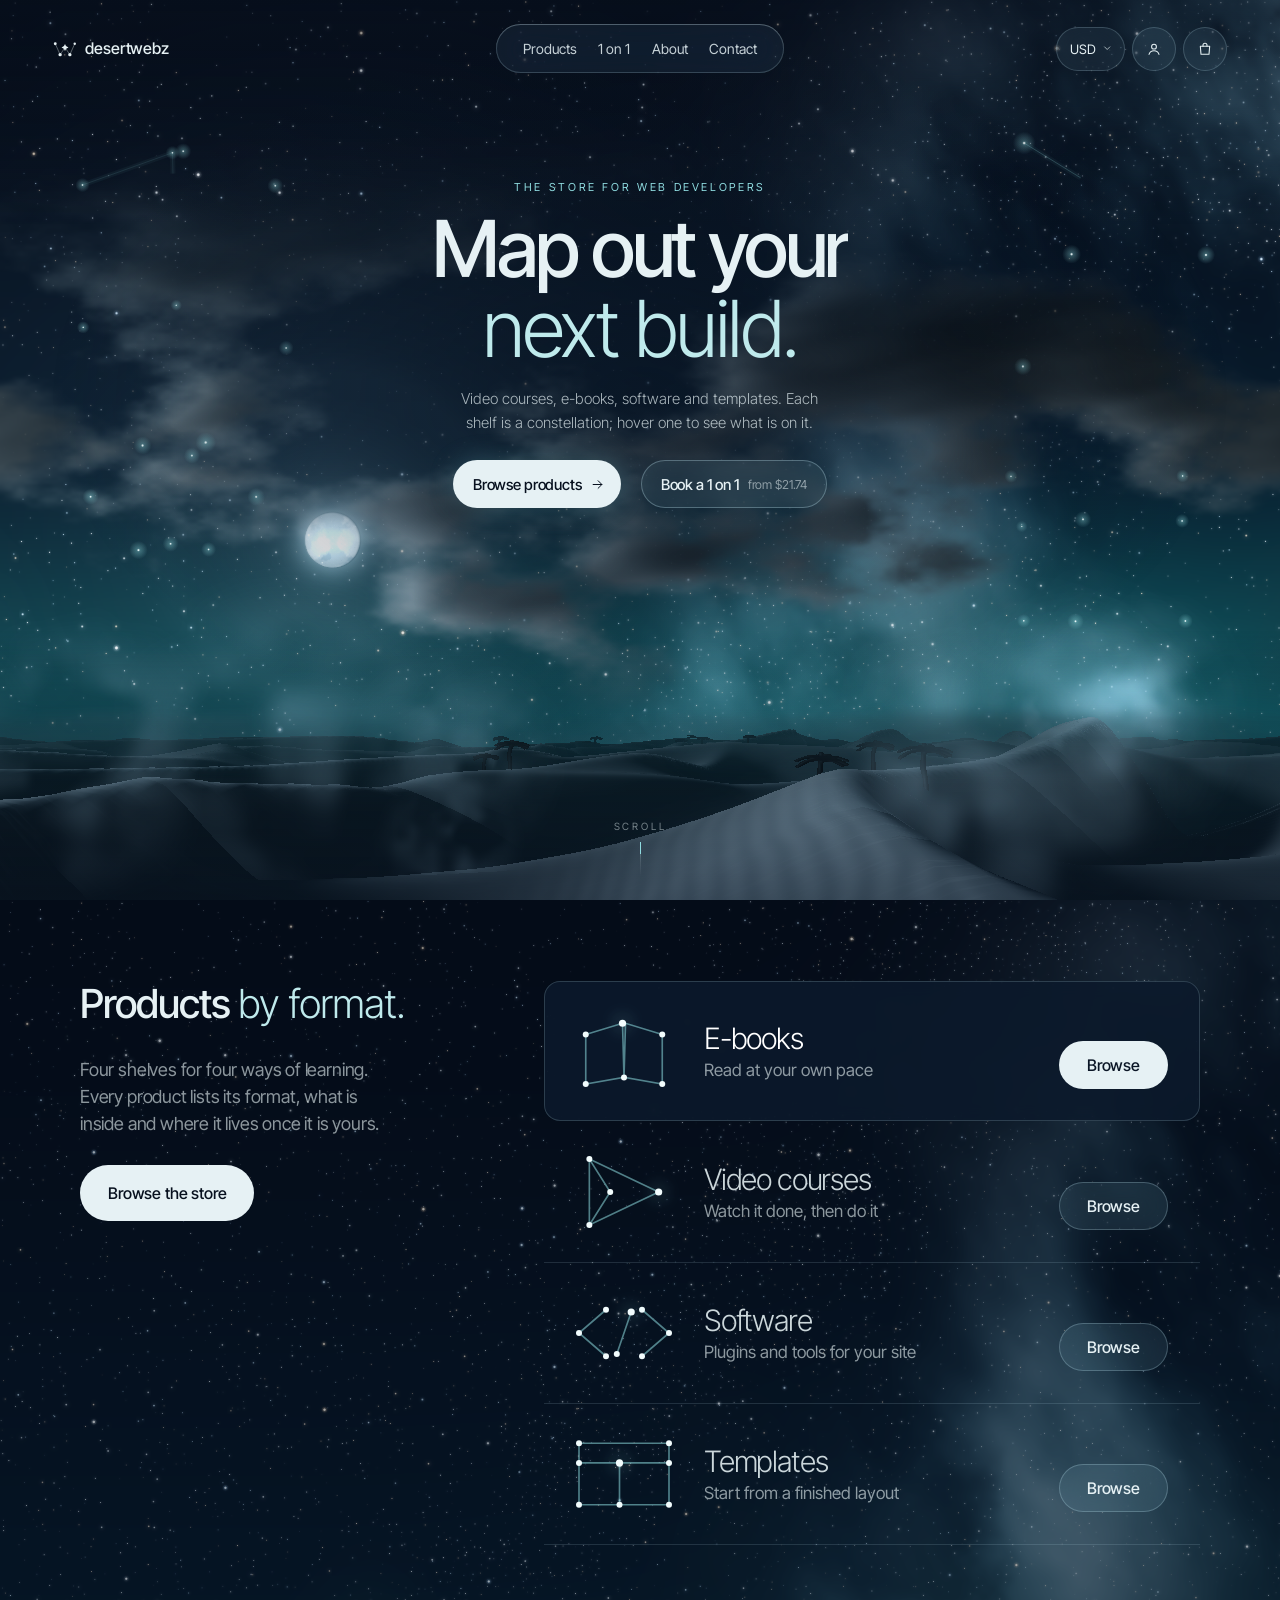
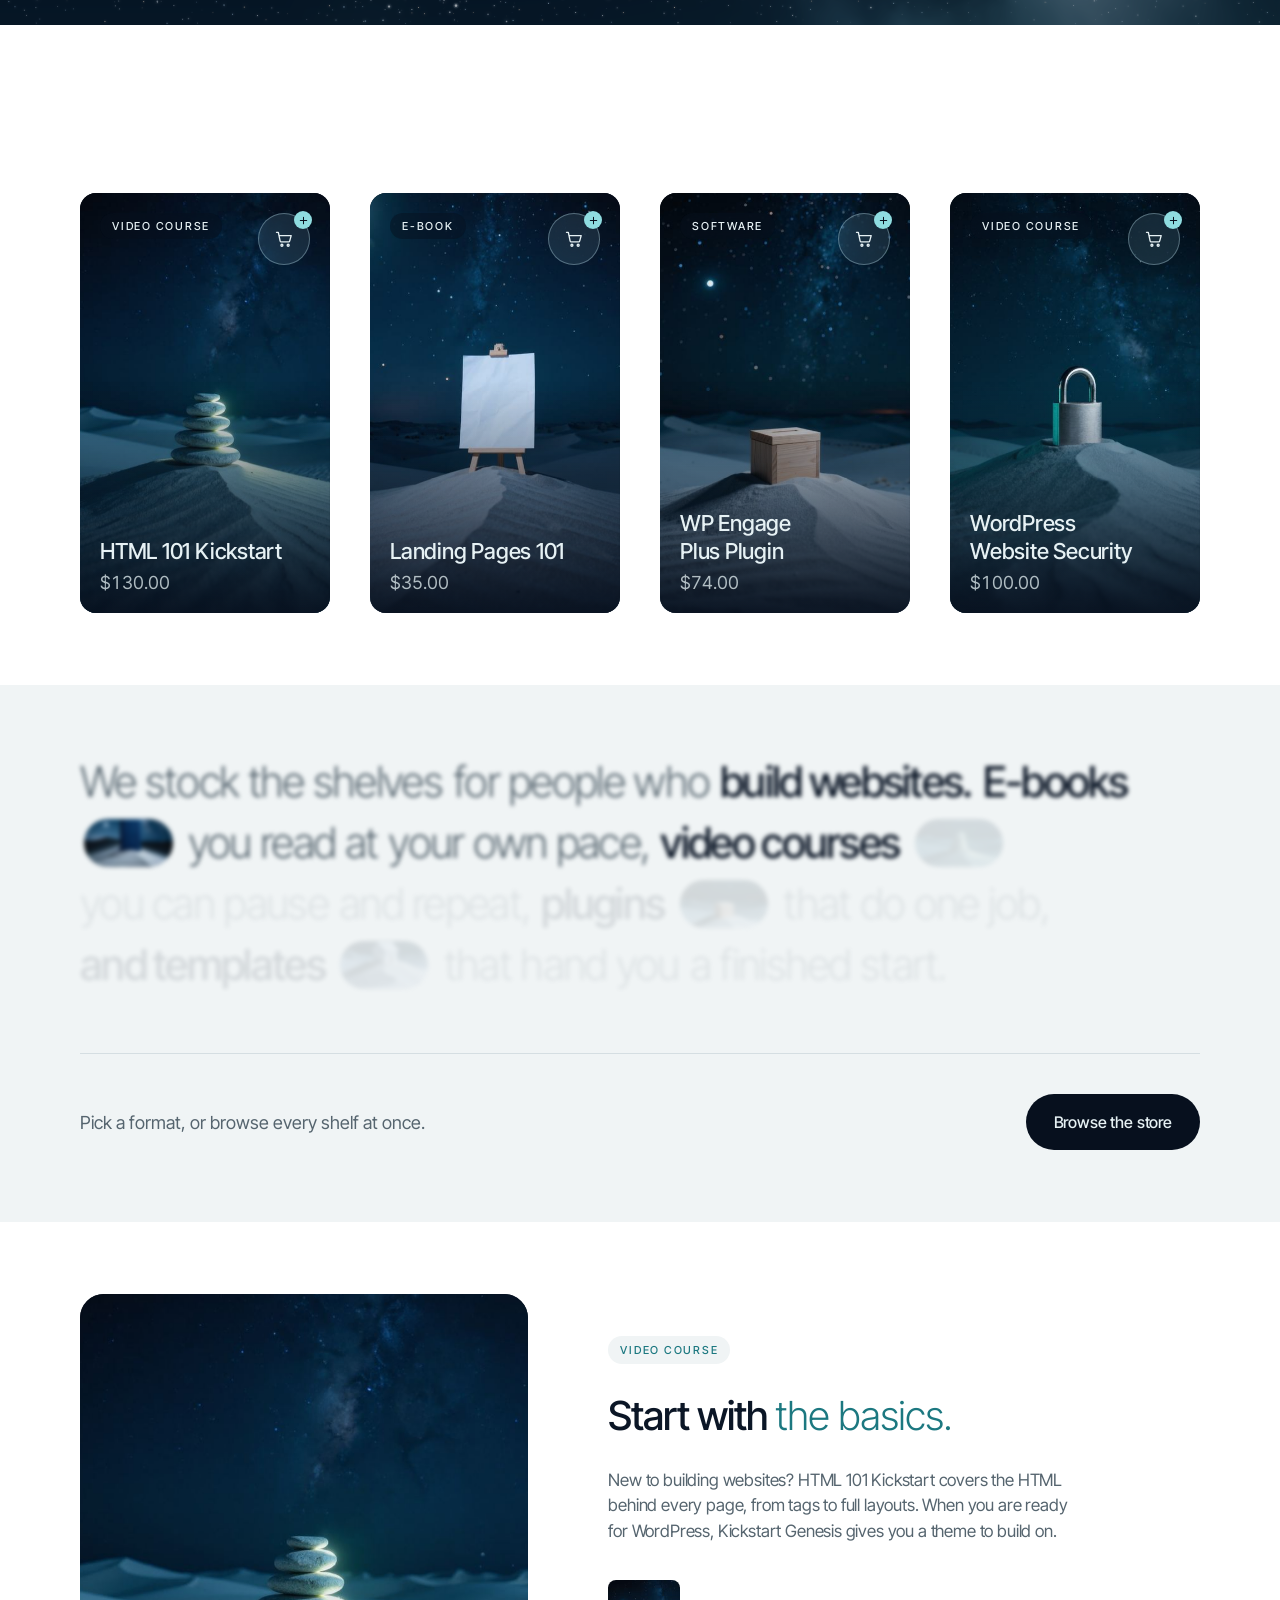
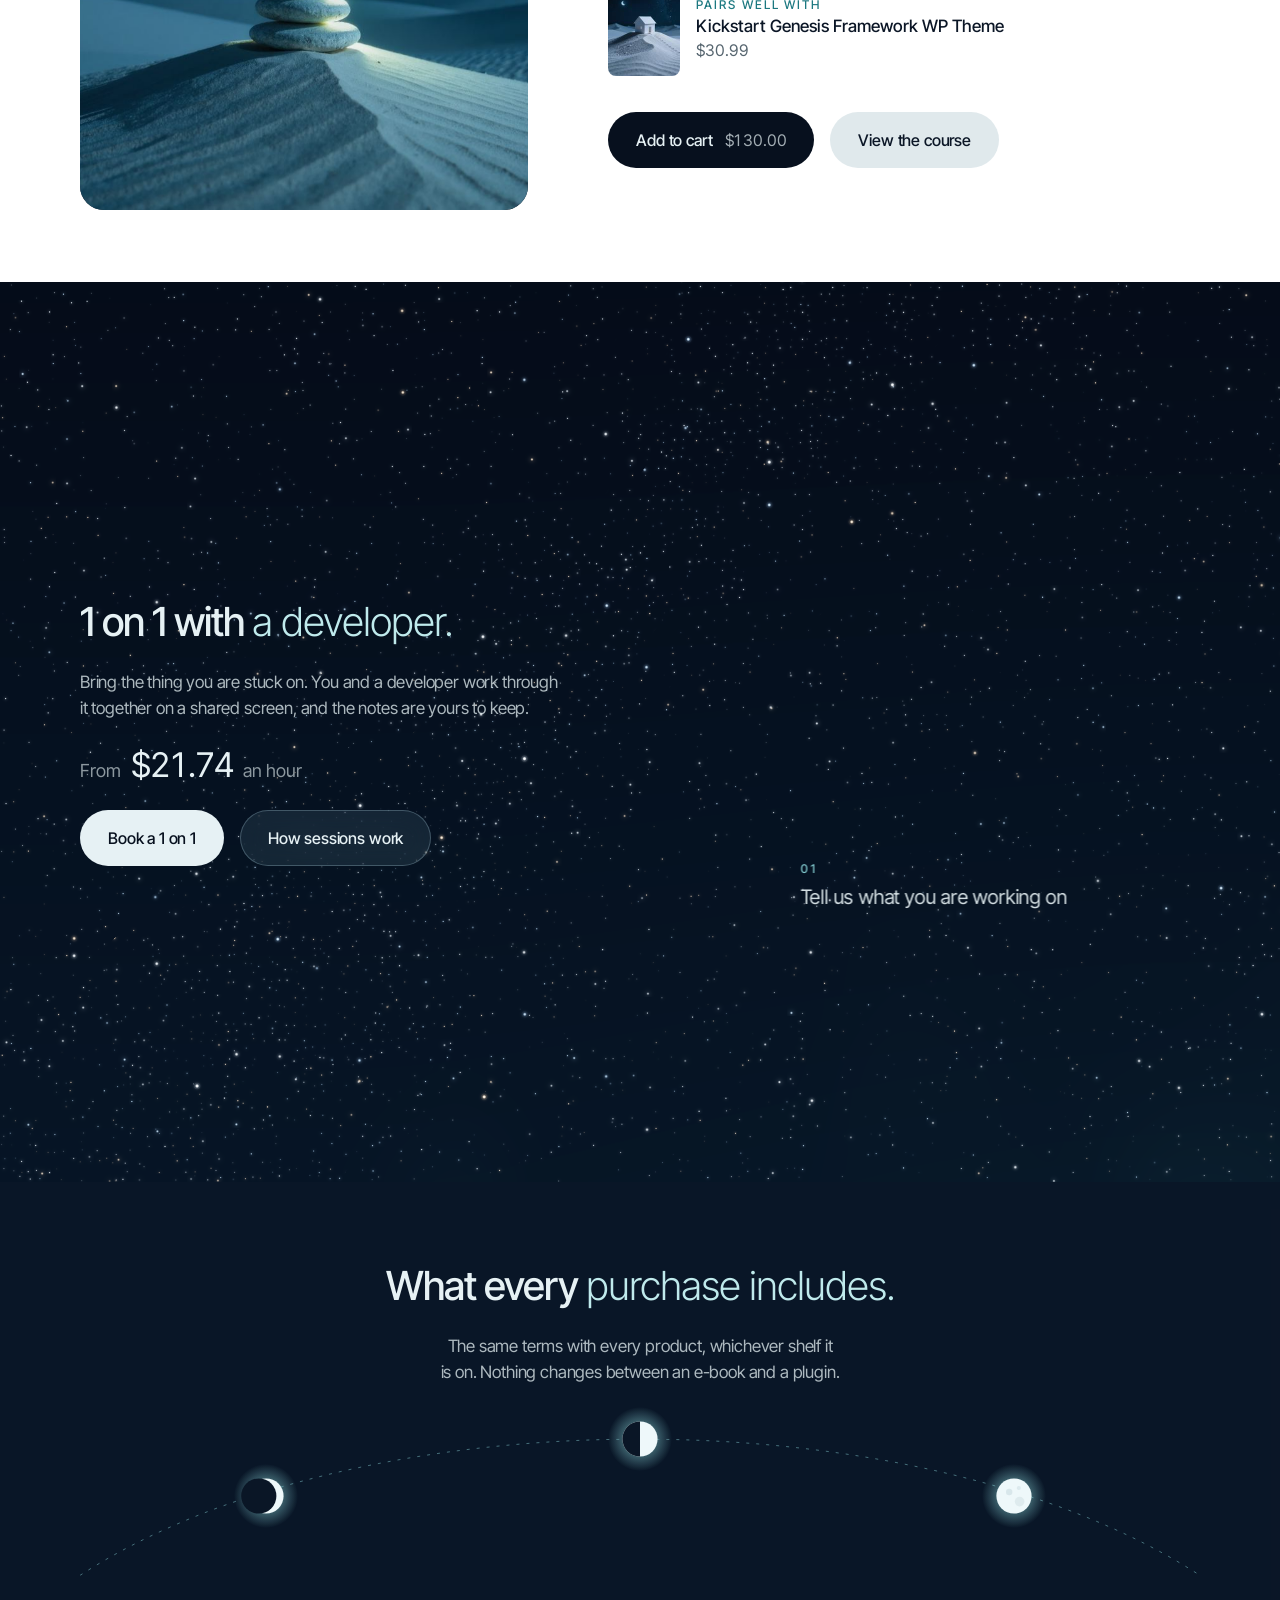
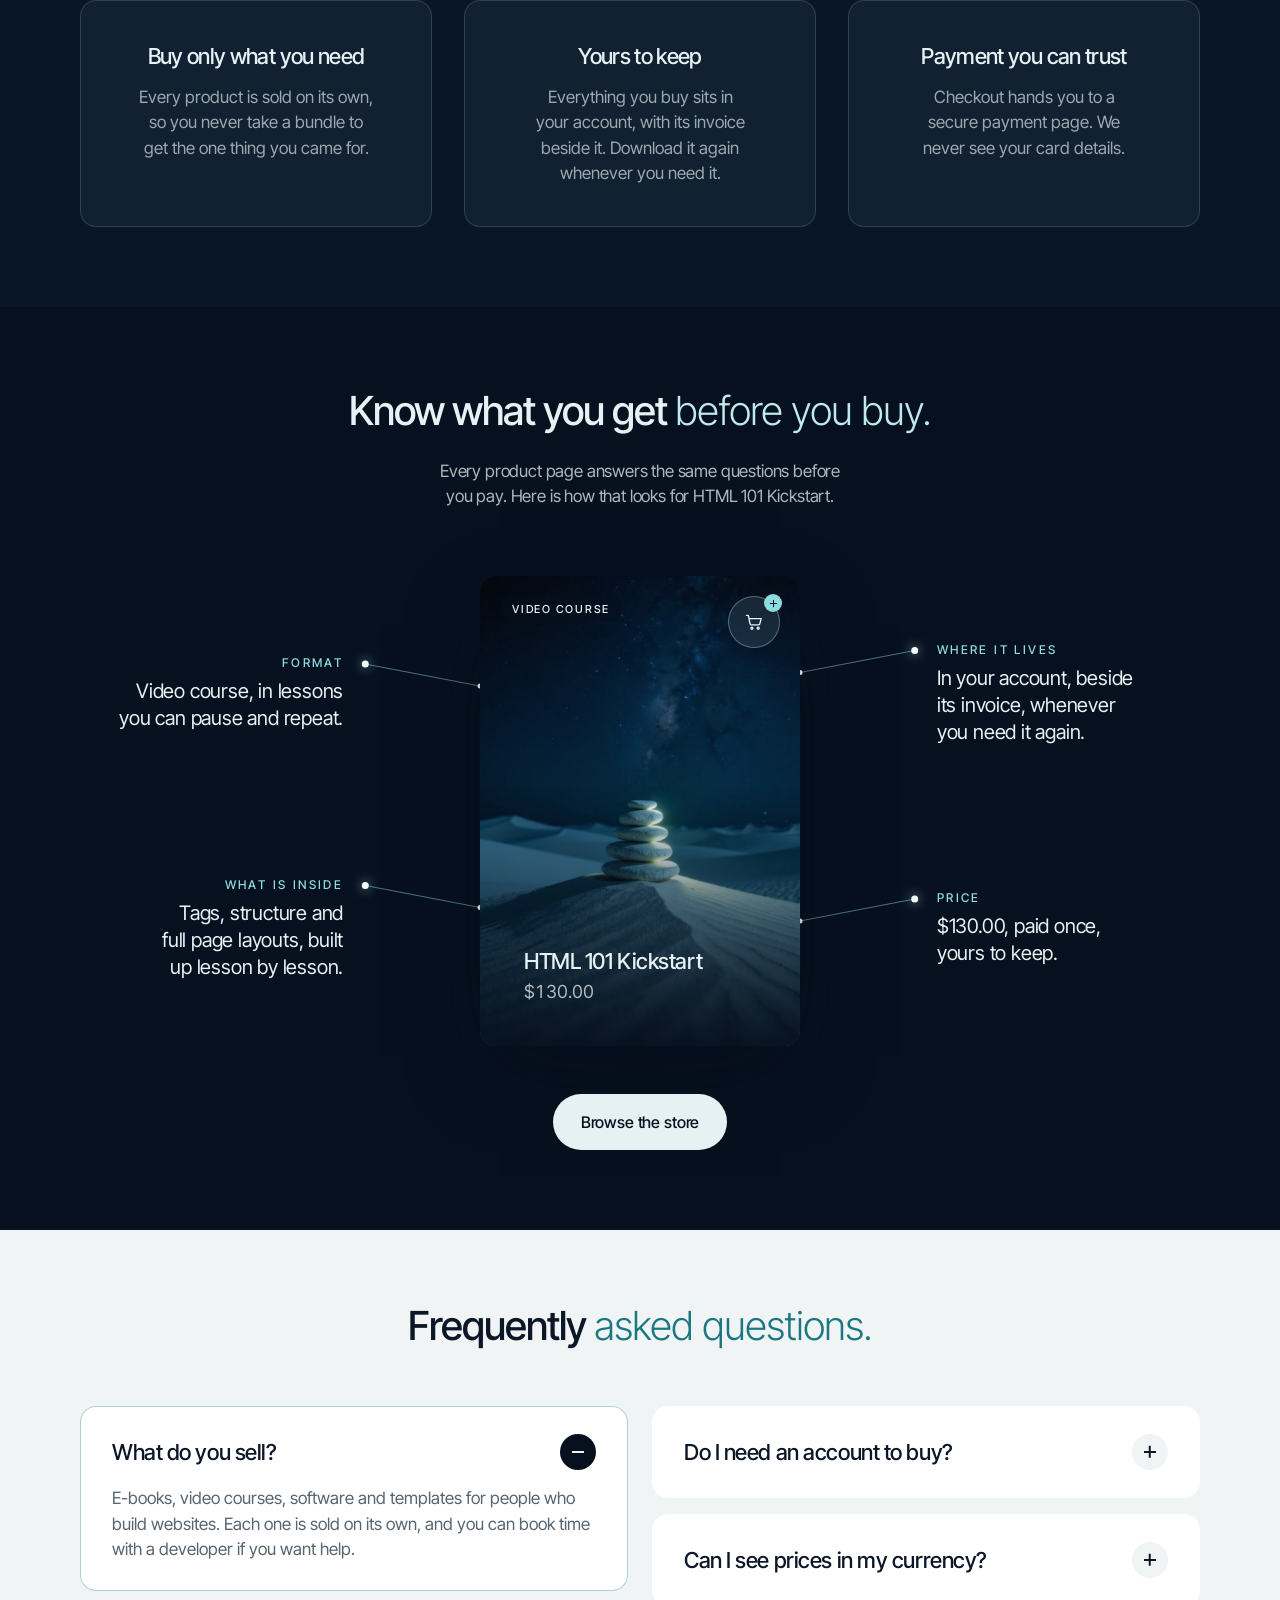
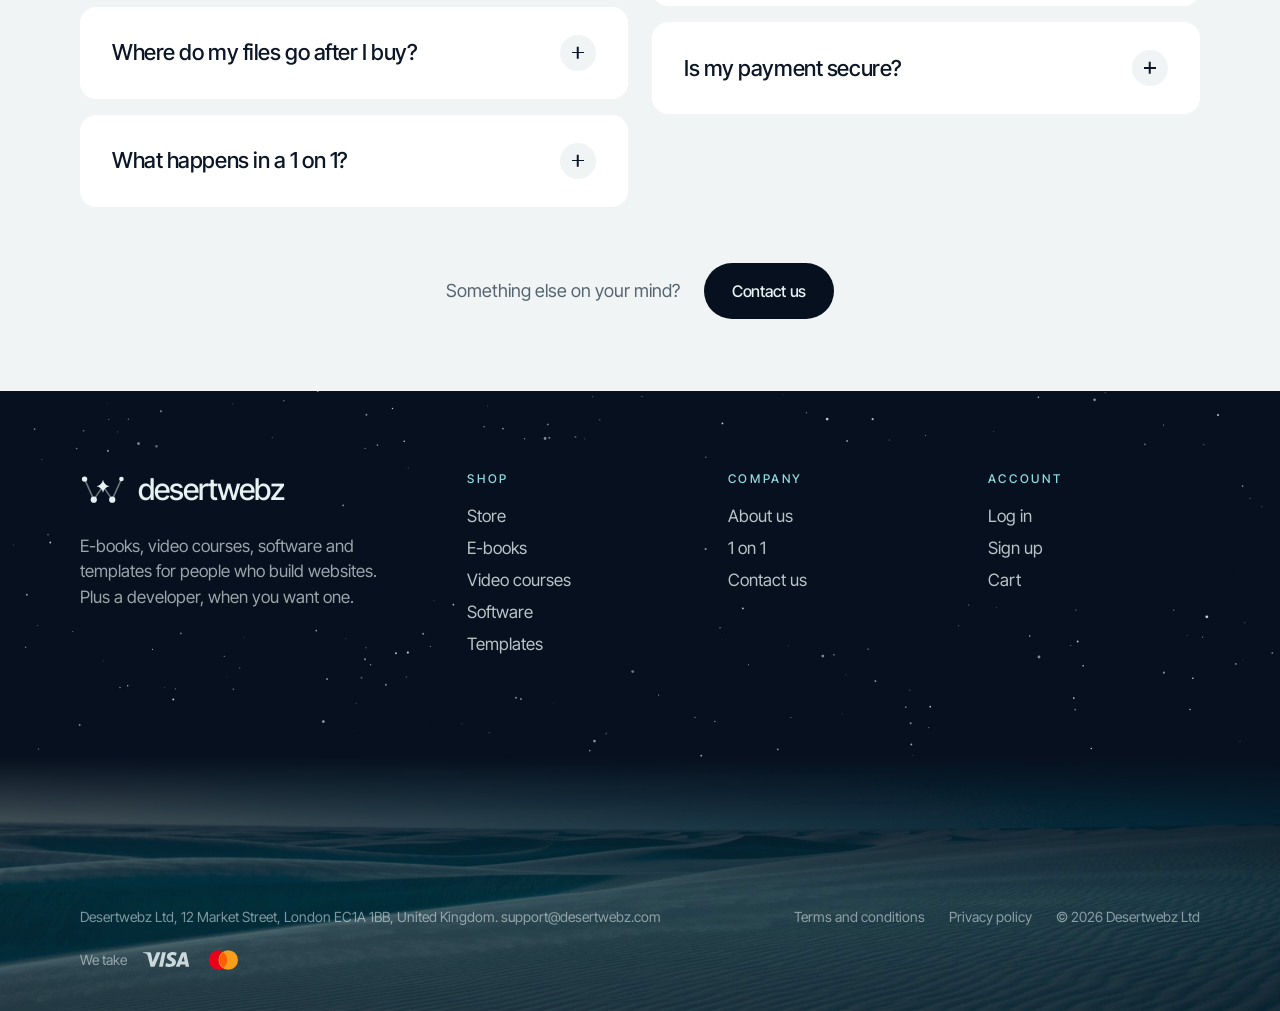
==== index.html @ eaabea1d "rahul" ====
<!doctype html>
<html lang="en">

<head>
    <meta charset="utf-8">
    <meta name="viewport" content="width=device-width, initial-scale=1, viewport-fit=cover">
    <title>Desertwebz: e-books, video courses, software and templates for web developers</title>
    <link rel="stylesheet" href="assets/css/style.css">
</head>

<body>
    <svg width="0" height="0" style="position:absolute" aria-hidden="true">
        <symbol id="i-cart" viewBox="0 0 24 24">
            <path d="M3 4h2.2l2.1 10.2a1.6 1.6 0 0 0 1.6 1.3h8.4a1.6 1.6 0 0 0 1.6-1.2L20.6 8H6.1" />
            <circle cx="9.5" cy="19.5" r="1.2" />
            <circle cx="17" cy="19.5" r="1.2" />
        </symbol>
        <symbol id="i-bag" viewBox="0 0 24 24">
            <path d="M5 8h14l-1 12H6L5 8z" />
            <path d="M9 8V6.5a3 3 0 0 1 6 0V8" />
        </symbol>
        <symbol id="i-user" viewBox="0 0 24 24">
            <circle cx="12" cy="8.5" r="3.6" />
            <path d="M4.5 20c1.2-3.6 4-5.4 7.5-5.4s6.3 1.8 7.5 5.4" />
        </symbol>
        <symbol id="i-search" viewBox="0 0 24 24">
            <circle cx="11" cy="11" r="6.5" />
            <path d="M20 20l-4.3-4.3" />
        </symbol>
        <symbol id="i-menu" viewBox="0 0 24 24">
            <path d="M4 8h16M4 16h16" />
        </symbol>
        <symbol id="i-arrow" viewBox="0 0 24 24">
            <path d="M5 12h14M13 6l6 6-6 6" />
        </symbol>
        <symbol id="i-arrow-ur" viewBox="0 0 24 24">
            <path d="M7 17L17 7M9 7h8v8" />
        </symbol>
        <symbol id="i-down" viewBox="0 0 24 24">
            <path d="M6 9l6 6 6-6" />
        </symbol>
        <symbol id="i-replay" viewBox="0 0 24 24">
            <path d="M4 12a8 8 0 1 0 2.4-5.7" />
            <path d="M4 4v4.5h4.5" />
        </symbol>
        <symbol id="i-check" viewBox="0 0 24 24">
            <path d="M5 12.5l4.5 4.5L19 7.5" />
        </symbol>
        <symbol id="i-plus" viewBox="0 0 24 24">
            <path d="M12 5v14M5 12h14" />
        </symbol>
        <symbol id="i-play" viewBox="0 0 24 24">
            <path d="M8 5.5v13l10.5-6.5z" />
        </symbol>
        <symbol id="i-pen" viewBox="0 0 24 24">
            <path d="M4 20l4.2-1 10.6-10.6a2 2 0 0 0-3.2-3.2L5 15.8 4 20z" />
        </symbol>
        <symbol id="i-code" viewBox="0 0 24 24">
            <path d="M8.5 7L3.5 12l5 5M15.5 7l5 5-5 5" />
        </symbol>
        <symbol id="i-download" viewBox="0 0 24 24">
            <path d="M12 4v11M7 10.5l5 5 5-5M5 20h14" />
        </symbol>
    </svg>
    <main>
        <section class="hero stars" id="dw-02" data-biz="dw" data-opt="02" data-sky="d">
            <div class="plate"><img alt="" class="pl"></div>
            <canvas class="sky fo" style="--d:.05s"></canvas>
            <canvas class="bg fo" style="--d:.4s"></canvas>
            <div class="ov"></div>
            <a class="hl fd" style="--d:.2s" href="#" aria-label="Desertwebz home">
                <svg viewBox="0 0 32 24" fill="none" aria-hidden="true">
                    <path class="mk-l" d="M3 5 L9.5 19.5 L16 10 L22.5 19.5 L29 5" stroke="currentColor" stroke-width="1.1" stroke-linejoin="round" opacity=".45" />
                    <circle cx="3" cy="5" r="1.9" fill="currentColor" />
                    <circle cx="9.5" cy="19.5" r="2.2" fill="currentColor" />
                    <path d="M16 5.4 Q16.74 9.26 20.6 10 Q16.74 10.74 16 14.6 Q15.26 10.74 11.4 10 Q15.26 9.26 16 5.4Z" fill="currentColor" />
                    <circle cx="22.5" cy="19.5" r="2.2" fill="currentColor" />
                    <circle cx="29" cy="5" r="1.6" fill="currentColor" />
                </svg><span>desertwebz</span></a>
            <header class="gp fd" style="--d:.2s">
                <a href="#">Products</a><a href="#">1 on 1</a><a href="#">About</a><a href="#">Contact</a>
            </header>
            <div class="gr fd" style="--d:.3s">
                <div class="cur" data-cur="02">
                    <button type="button" aria-haspopup="listbox" aria-expanded="false"><span>USD</span>
                        <svg class="ic">
                            <use href="#i-down" />
                        </svg>
                    </button>
                    <ul role="listbox">
                        <li data-c="usd" class="on">USD<i>$</i></li>
                        <li data-c="eur">EUR<i>&euro;</i></li>
                        <li data-c="gbp">GBP<i>&pound;</i></li>
                    </ul>
                </div>
                <a href="#" class="ga" aria-label="Log in">
                    <svg class="ic">
                        <use href="#i-user" />
                    </svg>
                </a>
                <button type="button" class="gm" aria-label="Open menu" aria-expanded="false" aria-controls="mnu"><i></i><i></i></button>
                <a href="#" class="gc" aria-label="Cart">
                    <svg class="ic">
                        <use href="#i-bag" />
                    </svg><b>0</b></a>
            </div>
            <div class="cp">
                <div class="eb fd" style="--d:.35s">The store for web developers</div>
                <h1><span class="ln"><span style="--d:.45s">Map out your</span></span><span class="ln"><span style="--d:.57s"><em>next build.</em></span></span></h1>
                <p class="fd" style="--d:.85s">Video courses, e-books, software and templates. Each shelf is a constellation; hover one to see what is on it.</p>
                <div class="acts fd" style="--d:.95s"><a href="#" class="pb p1">Browse products<svg class="ic"><use href="#i-arrow"/></svg></a><a href="#" class="pb p2">Book a 1 on 1 <small>from <span data-p="21.74">$21.74</span></small></a></div>
            </div>
            <div class="tag" aria-live="polite"></div>
            <button type="button" class="hint fd" style="--d:1.3s" aria-label="Scroll for more"><span>Scroll</span><i></i></button>
        </section>

        <section class="sec shelves" id="shelves" aria-labelledby="h-shelves">
            <canvas class="ngl" aria-hidden="true"></canvas>
            <canvas class="n2d" aria-hidden="true"></canvas>
            <div class="wrap">
                <div class="hc">
                    <h2 class="h2 rv" id="h-shelves"><span class="ln"><span>Products <em>by format.</em></span></span></h2>
                    <p class="lead rf" style="--d:.2s">Four shelves for four ways of learning. Every product lists its format, what is inside and where it lives once it is yours.</p>
                    <a href="#" class="bt b4 rf" style="--d:.3s">Browse the store</a>
                </div>
                <div class="fi" id="fi">
                    <a href="#" class="row rf hv" data-k="ebooks" style="--d:.1s">
                        <svg class="cs" viewBox="0 0 64 48" aria-hidden="true">
                            <path d="M6.5 13L31 5.5L32 41.6L6.5 46L6.5 13M57.5 13L33 5.5L32 41.6L57.5 46L57.5 13" />
                            <circle cx="6.5" cy="13" r="2" style="--i:0" />
                            <circle cx="31" cy="5.5" r="2.4" class="b" style="--i:1" />
                            <circle cx="32" cy="41.6" r="2" style="--i:2" />
                            <circle cx="6.5" cy="46" r="2" style="--i:3" />
                            <circle cx="57.5" cy="13" r="2" style="--i:4" />
                            <circle cx="57.5" cy="46" r="2" style="--i:5" />
                        </svg>
                        <div class="cp">
                            <h3>E-books</h3><span>Read at your own pace</span></div>
                        <div class="ths" aria-hidden="true"><img src="[data-uri]"
                            alt="" width="84" height="112" loading="lazy" decoding="async"><img src="[data-uri]"
                            alt="" width="84" height="112" loading="lazy" decoding="async"><img src="[data-uri]"
                            alt="" width="84" height="112" loading="lazy" decoding="async"></div>
                        <span class="bt b3 sm">Browse</span>
                    </a>
                    <a href="#" class="row rf" data-k="videos" style="--d:.18s">
                        <svg class="cs" viewBox="0 0 64 48" aria-hidden="true">
                            <path d="M8.9 2L55.1 24L8.9 46L8.9 2L22.8 24L8.9 46" />
                            <circle cx="8.9" cy="2" r="2" style="--i:0" />
                            <circle cx="55.1" cy="24" r="2.4" class="b" style="--i:1" />
                            <circle cx="8.9" cy="46" r="2" style="--i:2" />
                            <circle cx="22.8" cy="24" r="2" style="--i:3" />
                        </svg>
                        <div class="cp">
                            <h3>Video courses</h3><span>Watch it done, then do it</span></div>
                        <div class="ths" aria-hidden="true"><img src="[data-uri]"
                            alt="" width="84" height="112" loading="lazy" decoding="async"><img src="[data-uri]"
                            alt="" width="84" height="112" loading="lazy" decoding="async"><img src="[data-uri]"
                            alt="" width="84" height="112" loading="lazy" decoding="async"></div>
                        <span class="bt b3 sm">Browse</span>
                    </a>
                    <a href="#" class="row rf" data-k="software" style="--d:.26s">
                        <svg class="cs" viewBox="0 0 64 48" aria-hidden="true">
                            <path d="M20 8.5L2 24L20 39.5M44 8.5L62 24L44 39.5M36.8 10L27.2 38" />
                            <circle cx="20" cy="8.5" r="2" style="--i:0" />
                            <circle cx="2" cy="24" r="2" style="--i:1" />
                            <circle cx="20" cy="39.5" r="2" style="--i:2" />
                            <circle cx="44" cy="8.5" r="2" style="--i:3" />
                            <circle cx="62" cy="24" r="2" style="--i:4" />
                            <circle cx="44" cy="39.5" r="2" style="--i:5" />
                            <circle cx="36.8" cy="10" r="2.4" class="b" style="--i:6" />
                            <circle cx="27.2" cy="38" r="2" style="--i:7" />
                        </svg>
                        <div class="cp">
                            <h3>Software</h3><span>Plugins and tools for your site</span></div>
                        <div class="ths" aria-hidden="true"><img src="[data-uri]"
                            alt="" width="84" height="112" loading="lazy" decoding="async"><img src="[data-uri]"
                            alt="" width="84" height="112" loading="lazy" decoding="async"></div>
                        <span class="bt b3 sm">Browse</span>
                    </a>
                    <a href="#" class="row rf" data-k="templates" style="--d:.34s">
                        <svg class="cs" viewBox="0 0 64 48" aria-hidden="true">
                            <path d="M2 3.5L62 3.5L62 44.5L2 44.5L2 3.5M2 16.6L62 16.6M29 16.6L29 44.5" />
                            <circle cx="2" cy="3.5" r="2" style="--i:0" />
                            <circle cx="62" cy="3.5" r="2" style="--i:1" />
                            <circle cx="62" cy="44.5" r="2" style="--i:2" />
                            <circle cx="2" cy="44.5" r="2" style="--i:3" />
                            <circle cx="2" cy="16.6" r="2" style="--i:4" />
                            <circle cx="62" cy="16.6" r="2" style="--i:5" />
                            <circle cx="29" cy="16.6" r="2.4" class="b" style="--i:6" />
                            <circle cx="29" cy="44.5" r="2" style="--i:7" />
                        </svg>
                        <div class="cp">
                            <h3>Templates</h3><span>Start from a finished layout</span></div>
                        <div class="ths" aria-hidden="true"><img src="[data-uri]"
                            alt="" width="84" height="112" loading="lazy" decoding="async"></div>
                        <span class="bt b3 sm">Browse</span>
                    </a>
                </div>
            </div>
        </section>

        <section class="sec best" id="bestsellers" aria-labelledby="h-best">
            <div class="wrap">
                <div class="bh">
                    <h2 class="h2 rv" id="h-best"><span class="ln"><span>Bestsellers <em>across every shelf.</em></span></span></h2>
                    <div class="chips rf" role="group" aria-label="Filter bestsellers">
                        <button type="button" data-f="all" aria-pressed="true">All</button>
                        <button type="button" data-f="ebooks" aria-pressed="false">E-books</button>
                        <button type="button" data-f="videos" aria-pressed="false">Video courses</button>
                        <button type="button" data-f="software" aria-pressed="false">Software</button>
                        <button type="button" data-f="templates" aria-pressed="false">Templates</button>
                    </div>
                </div>
                <div class="cards" id="cards">
                    <a href="#" class="pc rf" data-f="videos" data-top="1" style="--d:0.00s"><img class="th" src="[data-uri]"
                        alt="" width="560" height="747" loading="lazy" decoding="async"><em>Video course</em>
                        <button type="button" class="add" data-t="HTML 101 Kickstart" aria-label="Add to cart: HTML 101 Kickstart">
                            <svg class="ic">
                                <use href="#i-cart" />
                            </svg><i><svg class="ic"><use href="#i-plus"/></svg></i></button>
                        <div class="bd">
                            <h3>HTML 101 Kickstart</h3><span class="pr"><span data-p="130.0">$130.00</span></span>
                        </div>
                    </a>
                    <a href="#" class="pc rf" data-f="ebooks" data-top="1" style="--d:0.08s"><img class="th" src="[data-uri]"
                        alt="" width="560" height="747" loading="lazy" decoding="async"><em>E-book</em>
                        <button type="button" class="add" data-t="Landing Pages 101" aria-label="Add to cart: Landing Pages 101">
                            <svg class="ic">
                                <use href="#i-cart" />
                            </svg><i><svg class="ic"><use href="#i-plus"/></svg></i></button>
                        <div class="bd">
                            <h3>Landing Pages 101</h3><span class="pr"><span data-p="35.0">$35.00</span></span>
                        </div>
                    </a>
                    <a href="#" class="pc rf" data-f="software" data-top="1" style="--d:0.16s"><img class="th" src="[data-uri]"
                        alt="" width="560" height="747" loading="lazy" decoding="async"><em>Software</em>
                        <button type="button" class="add" data-t="WP Engage Plus Plugin" aria-label="Add to cart: WP Engage Plus Plugin">
                            <svg class="ic">
                                <use href="#i-cart" />
                            </svg><i><svg class="ic"><use href="#i-plus"/></svg></i></button>
                        <div class="bd">
                            <h3>WP Engage Plus Plugin</h3><span class="pr"><span data-p="74.0">$74.00</span></span>
                        </div>
                    </a>
                    <a href="#" class="pc rf" data-f="videos" data-top="1" style="--d:0.24s"><img class="th" src="[data-uri]"
                        alt="" width="560" height="747" loading="lazy" decoding="async"><em>Video course</em>
                        <button type="button" class="add" data-t="WordPress Website Security" aria-label="Add to cart: WordPress Website Security">
                            <svg class="ic">
                                <use href="#i-cart" />
                            </svg><i><svg class="ic"><use href="#i-plus"/></svg></i></button>
                        <div class="bd">
                            <h3>WordPress Website Security</h3><span class="pr"><span data-p="100.0">$100.00</span></span>
                        </div>
                    </a>
                    <a href="#" class="pc rf" data-f="templates" data-top="0" style="--d:0.00s"><img class="th" src="[data-uri]"
                        alt="" width="560" height="747" loading="lazy" decoding="async"><em>Template</em>
                        <button type="button" class="add" data-t="Kickstart Genesis Framework WP Theme" aria-label="Add to cart: Kickstart Genesis Framework WP Theme">
                            <svg class="ic">
                                <use href="#i-cart" />
                            </svg><i><svg class="ic"><use href="#i-plus"/></svg></i></button>
                        <div class="bd">
                            <h3>Kickstart Genesis Framework WP Theme</h3><span class="pr"><span data-p="30.99">$30.99</span></span>
                        </div>
                    </a>
                    <a href="#" class="pc rf" data-f="ebooks" data-top="0" style="--d:0.08s"><img class="th" src="[data-uri]"
                        alt="" width="560" height="747" loading="lazy" decoding="async"><em>E-book</em>
                        <button type="button" class="add" data-t="Google Analytics 101" aria-label="Add to cart: Google Analytics 101">
                            <svg class="ic">
                                <use href="#i-cart" />
                            </svg><i><svg class="ic"><use href="#i-plus"/></svg></i></button>
                        <div class="bd">
                            <h3>Google Analytics 101</h3><span class="pr"><span data-p="25.0">$25.00</span></span>
                        </div>
                    </a>
                    <a href="#" class="pc rf" data-f="videos" data-top="0" style="--d:0.16s"><img class="th" src="[data-uri]"
                        alt="" width="560" height="747" loading="lazy" decoding="async"><em>Video course</em>
                        <button type="button" class="add" data-t="An Introduction To PHP &amp; Javascript" aria-label="Add to cart: An Introduction To PHP &amp; Javascript">
                            <svg class="ic">
                                <use href="#i-cart" />
                            </svg><i><svg class="ic"><use href="#i-plus"/></svg></i></button>
                        <div class="bd">
                            <h3>An Introduction To PHP &amp; Javascript</h3><span class="pr"><span data-p="80.0">$80.00</span></span>
                        </div>
                    </a>
                    <a href="#" class="pc rf" data-f="software" data-top="0" style="--d:0.24s"><img class="th" src="[data-uri]"
                        alt="" width="560" height="747" loading="lazy" decoding="async"><em>Software</em>
                        <button type="button" class="add" data-t="Simple PHP Redirect" aria-label="Add to cart: Simple PHP Redirect">
                            <svg class="ic">
                                <use href="#i-cart" />
                            </svg><i><svg class="ic"><use href="#i-plus"/></svg></i></button>
                        <div class="bd">
                            <h3>Simple PHP Redirect</h3><span class="pr"><span data-p="55.0">$55.00</span></span>
                        </div>
                    </a>
                </div>
            </div>
        </section>

        <section class="sec stmt" id="statement" aria-labelledby="h-stmt">
            <div class="wrap">
                <h2 class="sent" id="h-stmt"><span>We stock the shelves</span> <span style="--d:.06s">for people who</span> <span style="--d:.12s"><b>build websites.</b></span> <span style="--d:.18s"><b>E-books</b></span> <span class="pl" style="--d:.22s"><img src="[data-uri]" alt="" width="132" height="72" loading="lazy" decoding="async"></span> <span style="--d:.26s">you read at</span> <span style="--d:.3s">your own pace,</span> <span style="--d:.34s"><b>video courses</b></span> <span class="pl" style="--d:.38s"><img src="[data-uri]" alt="" width="132" height="72" loading="lazy" decoding="async"></span> <span style="--d:.42s">you can pause</span> <span style="--d:.46s">and repeat,</span> <span style="--d:.5s"><b>plugins</b></span> <span class="pl" style="--d:.54s"><img src="[data-uri]" alt="" width="132" height="72" loading="lazy" decoding="async"></span> <span style="--d:.58s">that do one job,</span> <span style="--d:.62s"><b>and templates</b></span> <span class="pl" style="--d:.66s"><img src="[data-uri]" alt="" width="132" height="72" loading="lazy" decoding="async"></span> <span style="--d:.7s">that hand you</span> <span style="--d:.74s">a finished start.</span></h2>
                <div class="fr rf">
                    <p>Pick a format, or browse every shelf at once.</p><a href="#" class="bt b1">Browse the store</a></div>
            </div>
        </section>

        <section class="sec basics" id="basics" aria-labelledby="h-basics">
            <div class="wrap">
                <div class="im rf"><img src="[data-uri]"
                    alt="HTML 101 Kickstart" width="800" height="921" loading="lazy" decoding="async"></div>
                <div class="cp">
                    <span class="tag2 rf">Video course</span>
                    <h2 class="h2 rv" id="h-basics"><span class="ln"><span>Start with <em>the basics.</em></span></span></h2>
                    <p class="lead rf" style="--d:.2s">New to building websites? HTML 101 Kickstart covers the HTML behind every page, from tags to full layouts. When you are ready for WordPress, Kickstart Genesis gives you a theme to build on.</p>
                    <div class="pair rf" style="--d:.3s"><img src="[data-uri]"
                        alt="" width="72" height="96" loading="lazy" decoding="async">
                        <div><small>Pairs well with</small><b>Kickstart Genesis Framework WP Theme</b><span><span data-p="30.99">$30.99</span></span>
                        </div>
                    </div>
                    <div class="acts rf" style="--d:.4s">
                        <button type="button" class="bt b1 add" data-t="HTML 101 Kickstart"><span>Add to cart</span><span class="pp" data-p="130">$130.00</span></button><a href="#" class="bt b2">View the course</a></div>
                </div>
            </div>
        </section>

        <div class="night" id="night">
            <div class="nsky" aria-hidden="true">
                <canvas class="ngl"></canvas>
                <canvas class="n2d"></canvas>
            </div>
            <section class="sec oo" id="one-on-one" aria-labelledby="h-oo">
                <div class="wrap">
                    <div class="ooc">
                        <h2 class="h2 rv" id="h-oo"><span class="ln"><span>1 on 1 with <em>a developer.</em></span></span></h2>
                        <p class="lead rf" style="--d:.2s">Bring the thing you are stuck on. You and a developer work through it together on a shared screen, and the notes are yours to keep.</p>
                        <p class="rate rf" style="--d:.3s">From <b><span data-p="21.74">$21.74</span></b> an hour</p>
                        <div class="acts rf" style="--d:.4s"><a href="#" class="bt b4">Book a 1 on 1</a><a href="#" class="bt b3">How sessions work</a></div>
                    </div>
                    <div class="pa">
                        <canvas class="pac" aria-hidden="true"></canvas>
                        <div class="sp" data-i="0"><small>01</small><b>Tell us what you are working on</b></div>
                        <div class="sp" data-i="1"><small>02</small><b>We match you with a developer</b></div>
                        <div class="sp" data-i="2"><small>03</small><b>Work through it on a shared screen</b></div>
                        <div class="sp r" data-i="3"><small>04</small><b>Keep the notes and the code</b></div>
                    </div>
                </div>
            </section>
            <section class="sec inc" id="includes" aria-labelledby="h-inc">
                <div class="wrap">
                    <h2 class="h2 c rv" id="h-inc"><span class="ln"><span>What every <em>purchase includes.</em></span></span></h2>
                    <p class="lead c rf" style="--d:.2s">The same terms with every product, whichever shelf it is on. Nothing changes between an e-book and a plugin.</p>
                    <div class="arc" aria-hidden="true">
                        <svg viewBox="0 0 1440 250" preserveAspectRatio="none">
                            <path class="path" vector-effect="non-scaling-stroke" d="M0 250 C 360 -23 1080 -23 1440 250" />
                        </svg>
                        <div class="mn" style="left:16.6%;top:52%;--d:.2s">
                            <svg viewBox="0 0 80 80" aria-hidden="true">
                                <defs>
                                    <radialGradient id="mg0">
                                        <stop offset=".55" stop-color="#8FDCE0" stop-opacity=".35" />
                                        <stop offset="1" stop-color="#8FDCE0" stop-opacity="0" />
                                    </radialGradient>
                                </defs>
                                <circle cx="40" cy="40" r="40" fill="url(#mg0)" />
                                <circle cx="40" cy="40" r="22" fill="#EEF8FA" />
                                <circle cx="31" cy="40" r="22" fill="#0A1626" />
                            </svg>
                        </div>
                        <div class="mn" style="left:50%;top:18%;--d:.5s">
                            <svg viewBox="0 0 80 80" aria-hidden="true">
                                <defs>
                                    <radialGradient id="mg1">
                                        <stop offset=".55" stop-color="#8FDCE0" stop-opacity=".35" />
                                        <stop offset="1" stop-color="#8FDCE0" stop-opacity="0" />
                                    </radialGradient>
                                </defs>
                                <circle cx="40" cy="40" r="40" fill="url(#mg1)" />
                                <circle cx="40" cy="40" r="22" fill="#EEF8FA" />
                                <path d="M40 18 A22 22 0 0 0 40 62 Z" fill="#0A1626" />
                            </svg>
                        </div>
                        <div class="mn" style="left:83.4%;top:52%;--d:.8s">
                            <svg viewBox="0 0 80 80" aria-hidden="true">
                                <defs>
                                    <radialGradient id="mg2">
                                        <stop offset=".55" stop-color="#8FDCE0" stop-opacity=".35" />
                                        <stop offset="1" stop-color="#8FDCE0" stop-opacity="0" />
                                    </radialGradient>
                                </defs>
                                <circle cx="40" cy="40" r="40" fill="url(#mg2)" />
                                <circle cx="40" cy="40" r="22" fill="#EEF8FA" />
                                <circle cx="34" cy="35" r="4" fill="#C9DCE1" opacity=".6" />
                                <circle cx="47" cy="47" r="6" fill="#C9DCE1" opacity=".45" />
                                <circle cx="46" cy="30" r="2.5" fill="#C9DCE1" opacity=".5" />
                            </svg>
                        </div>
                    </div>
                    <div class="its">
                        <div class="rf" style="--d:.1s">
                            <h3>Buy only what you need</h3>
                            <p>Every product is sold on its own, so you never take a bundle to get the one thing you came for.</p>
                        </div>
                        <div class="rf" style="--d:.22s">
                            <h3>Yours to keep</h3>
                            <p>Everything you buy sits in your account, with its invoice beside it. Download it again whenever you need it.</p>
                        </div>
                        <div class="rf" style="--d:.34s">
                            <h3>Payment you can trust</h3>
                            <p>Checkout hands you to a secure payment page. We never see your card details.</p>
                        </div>
                    </div>
                </div>
            </section>
            <section class="sec know" id="know" aria-labelledby="h-know">
                <div class="wrap">
                    <h2 class="h2 c rv" id="h-know"><span class="ln"><span>Know what you get <em>before you buy.</em></span></span></h2>
                    <p class="lead c rf" style="--d:.2s">Every product page answers the same questions before you pay. Here is how that looks for HTML 101 Kickstart.</p>
                    <div class="fig" id="fig">
                        <svg class="cl" aria-hidden="true"></svg>
                        <div class="col l">
                            <div class="co rf" style="--d:.3s"><small>Format</small>
                                <p>Video course, in lessons you can pause and repeat.</p>
                            </div>
                            <div class="co rf" style="--d:.5s"><small>What is inside</small>
                                <p>Tags, structure and full page layouts, built up lesson by lesson.</p>
                            </div>
                        </div>
                        <a href="#" class="pc kc rf" aria-label="HTML 101 Kickstart"><img class="th" src="[data-uri]"
                            alt="" width="560" height="747" loading="lazy" decoding="async"><em>Video course</em>
                            <button type="button" class="add" data-t="HTML 101 Kickstart" aria-label="Add to cart: HTML 101 Kickstart">
                                <svg class="ic">
                                    <use href="#i-cart" />
                                </svg><i><svg class="ic"><use href="#i-plus"/></svg></i></button>
                            <div class="bd">
                                <h3>HTML 101 Kickstart</h3><span class="pr"><span data-p="130">$130.00</span></span>
                            </div>
                        </a>
                        <div class="col">
                            <div class="co rf" style="--d:.4s"><small>Where it lives</small>
                                <p>In your account, beside its invoice, whenever you need it again.</p>
                            </div>
                            <div class="co rf" style="--d:.6s"><small>Price</small>
                                <p><span data-p="130">$130.00</span>, paid once, yours to keep.</p>
                            </div>
                        </div>
                    </div>
                    <div class="more rf"><a href="#" class="bt b4">Browse the store</a></div>
                </div>
            </section>
        </div>

        <section class="sec faq" id="faq" aria-labelledby="h-faq">
            <div class="wrap">
                <h2 class="h2 c rv" id="h-faq"><span class="ln"><span>Frequently <em>asked questions.</em></span></span></h2>
                <div class="qs">
                    <div class="colq">
                        <details class="qa rf" open style="--d:0s">
                            <summary>What do you sell?<i aria-hidden="true"></i></summary>
                            <div class="an">
                                <p>E-books, video courses, software and templates for people who build websites. Each one is sold on its own, and you can book time with a developer if you want help.</p>
                            </div>
                        </details>
                        <details class="qa rf" style="--d:.06s">
                            <summary>Where do my files go after I buy?<i aria-hidden="true"></i></summary>
                            <div class="an">
                                <p>To the downloads page in your account. Every product you have bought is listed there with its invoice.</p>
                            </div>
                        </details>
                        <details class="qa rf" style="--d:.12s">
                            <summary>What happens in a 1 on 1?<i aria-hidden="true"></i></summary>
                            <div class="an">
                                <p>You tell us what you are working on, we match you with a developer, and you work through it together on a shared screen. Sessions are booked by the hour.</p>
                            </div>
                        </details>
                    </div>
                    <div class="colq">
                        <details class="qa rf" style="--d:.03s">
                            <summary>Do I need an account to buy?<i aria-hidden="true"></i></summary>
                            <div class="an">
                                <p>Yes. Checkout asks you to sign in or create an account, so your downloads and invoices have somewhere to live.</p>
                            </div>
                        </details>
                        <details class="qa rf" style="--d:.09s">
                            <summary>Can I see prices in my currency?<i aria-hidden="true"></i></summary>
                            <div class="an">
                                <p>Yes. Prices show in US dollars, euros or pounds. Pick yours from the currency selector at the top of the page.</p>
                            </div>
                        </details>
                        <details class="qa rf" style="--d:.15s">
                            <summary>Is my payment secure?<i aria-hidden="true"></i></summary>
                            <div class="an">
                                <p>Yes. Checkout hands you to a secure payment page run by our payment provider, and your card details never pass through us.</p>
                            </div>
                        </details>
                    </div>
                </div>
                <div class="cr rf">
                    <p>Something else on your mind?</p><a href="#" class="bt b1">Contact us</a></div>
            </div>
        </section>

        <footer class="ft">
            <canvas class="sk" data-n="1100" aria-hidden="true"></canvas>
            <div class="dn" aria-hidden="true"><img src="[data-uri]"
                alt="" width="1920" height="380" loading="lazy" decoding="async"></div>
            <div class="wrap">
                <div class="top">
                    <div>
                        <a href="#" class="lg" aria-label="Desertwebz home">
                            <svg viewBox="0 0 32 24" fill="none" aria-hidden="true">
                                <path d="M3 5 L9.5 19.5 L16 10 L22.5 19.5 L29 5" stroke="#E6F1F4" stroke-width="1.1" stroke-linejoin="round" opacity=".45" />
                                <circle cx="3" cy="5" r="1.9" fill="#E6F1F4" />
                                <circle cx="9.5" cy="19.5" r="2.2" fill="#E6F1F4" />
                                <path d="M16 5.4 Q16.74 9.26 20.6 10 Q16.74 10.74 16 14.6 Q15.26 10.74 11.4 10 Q15.26 9.26 16 5.4Z" fill="#E6F1F4" />
                                <circle cx="22.5" cy="19.5" r="2.2" fill="#E6F1F4" />
                                <circle cx="29" cy="5" r="1.6" fill="#E6F1F4" />
                            </svg><span>desertwebz</span></a>
                        <p>E-books, video courses, software and templates for people who build websites. Plus a developer, when you want one.</p>
                    </div>
                    <div>
                        <h4>Shop</h4>
                        <ul>
                            <li><a href="#">Store</a></li>
                            <li><a href="#">E-books</a></li>
                            <li><a href="#">Video courses</a></li>
                            <li><a href="#">Software</a></li>
                            <li><a href="#">Templates</a></li>
                        </ul>
                    </div>
                    <div>
                        <h4>Company</h4>
                        <ul>
                            <li><a href="#">About us</a></li>
                            <li><a href="#">1 on 1</a></li>
                            <li><a href="#">Contact us</a></li>
                        </ul>
                    </div>
                    <div>
                        <h4>Account</h4>
                        <ul>
                            <li><a href="#">Log in</a></li>
                            <li><a href="#">Sign up</a></li>
                            <li><a href="#">Cart</a></li>
                        </ul>
                    </div>
                </div>
                <div class="bot">
                    <span>Desertwebz Ltd, 12 Market Street, London EC1A 1BB, United Kingdom. <a href="#">support@desertwebz.com</a></span>
                    <nav><a href="#">Terms and conditions</a><a href="#">Privacy policy</a><span>© 2026 Desertwebz Ltd</span></nav>
                    <div class="pay"><span>We take</span>
                        <svg viewBox="0 8.1 24 7.8" aria-label="Visa">
                            <path fill="#E6F1F4" d="M9.112 8.262L5.97 15.758H3.92L2.374 9.775c-.094-.368-.175-.503-.461-.658C1.447 8.864.677 8.627 0 8.479l.046-.217h3.3a.904.904 0 01.894.764l.817 4.338 2.018-5.102zm8.033 5.049c.008-1.979-2.736-2.088-2.717-2.972.006-.269.262-.555.822-.628a3.66 3.66 0 011.913.336l.34-1.59a5.207 5.207 0 00-1.814-.333c-1.917 0-3.266 1.02-3.278 2.479-.012 1.079.963 1.68 1.698 2.04.756.367 1.01.603 1.006.931-.005.504-.602.725-1.16.734-.975.015-1.54-.263-1.992-.473l-.351 1.642c.453.208 1.289.39 2.156.398 2.037 0 3.37-1.006 3.377-2.564m5.061 2.447H24l-1.565-7.496h-1.656a.883.883 0 00-.826.55l-2.909 6.946h2.036l.405-1.12h2.488zm-2.163-2.656l1.02-2.815.588 2.815zm-8.16-4.84l-1.603 7.496H8.34l1.605-7.496z"
                            />
                        </svg>
                        <svg viewBox="0 0 30 18" aria-label="Mastercard">
                            <circle cx="11" cy="9" r="8" fill="#EB001B" />
                            <circle cx="19" cy="9" r="8" fill="#F79E1B" />
                            <path d="M15 2.6a8 8 0 0 1 0 12.8a8 8 0 0 1 0-12.8z" fill="#FF5F00" />
                        </svg>
                    </div>
                </div>
            </div>
        </footer>
    </main>
    <div id="mnu" hidden>
        <nav aria-label="Menu"><a href="#">Products</a><a href="#">1 on 1</a><a href="#">About us</a><a href="#">Contact us</a><a href="#">Log in</a></nav>
        <p>Desertwebz Ltd. <a href="#">support@desertwebz.com</a></p>
    </div>

    <script src="assets/css/script.js"></script>
</body>

</html>
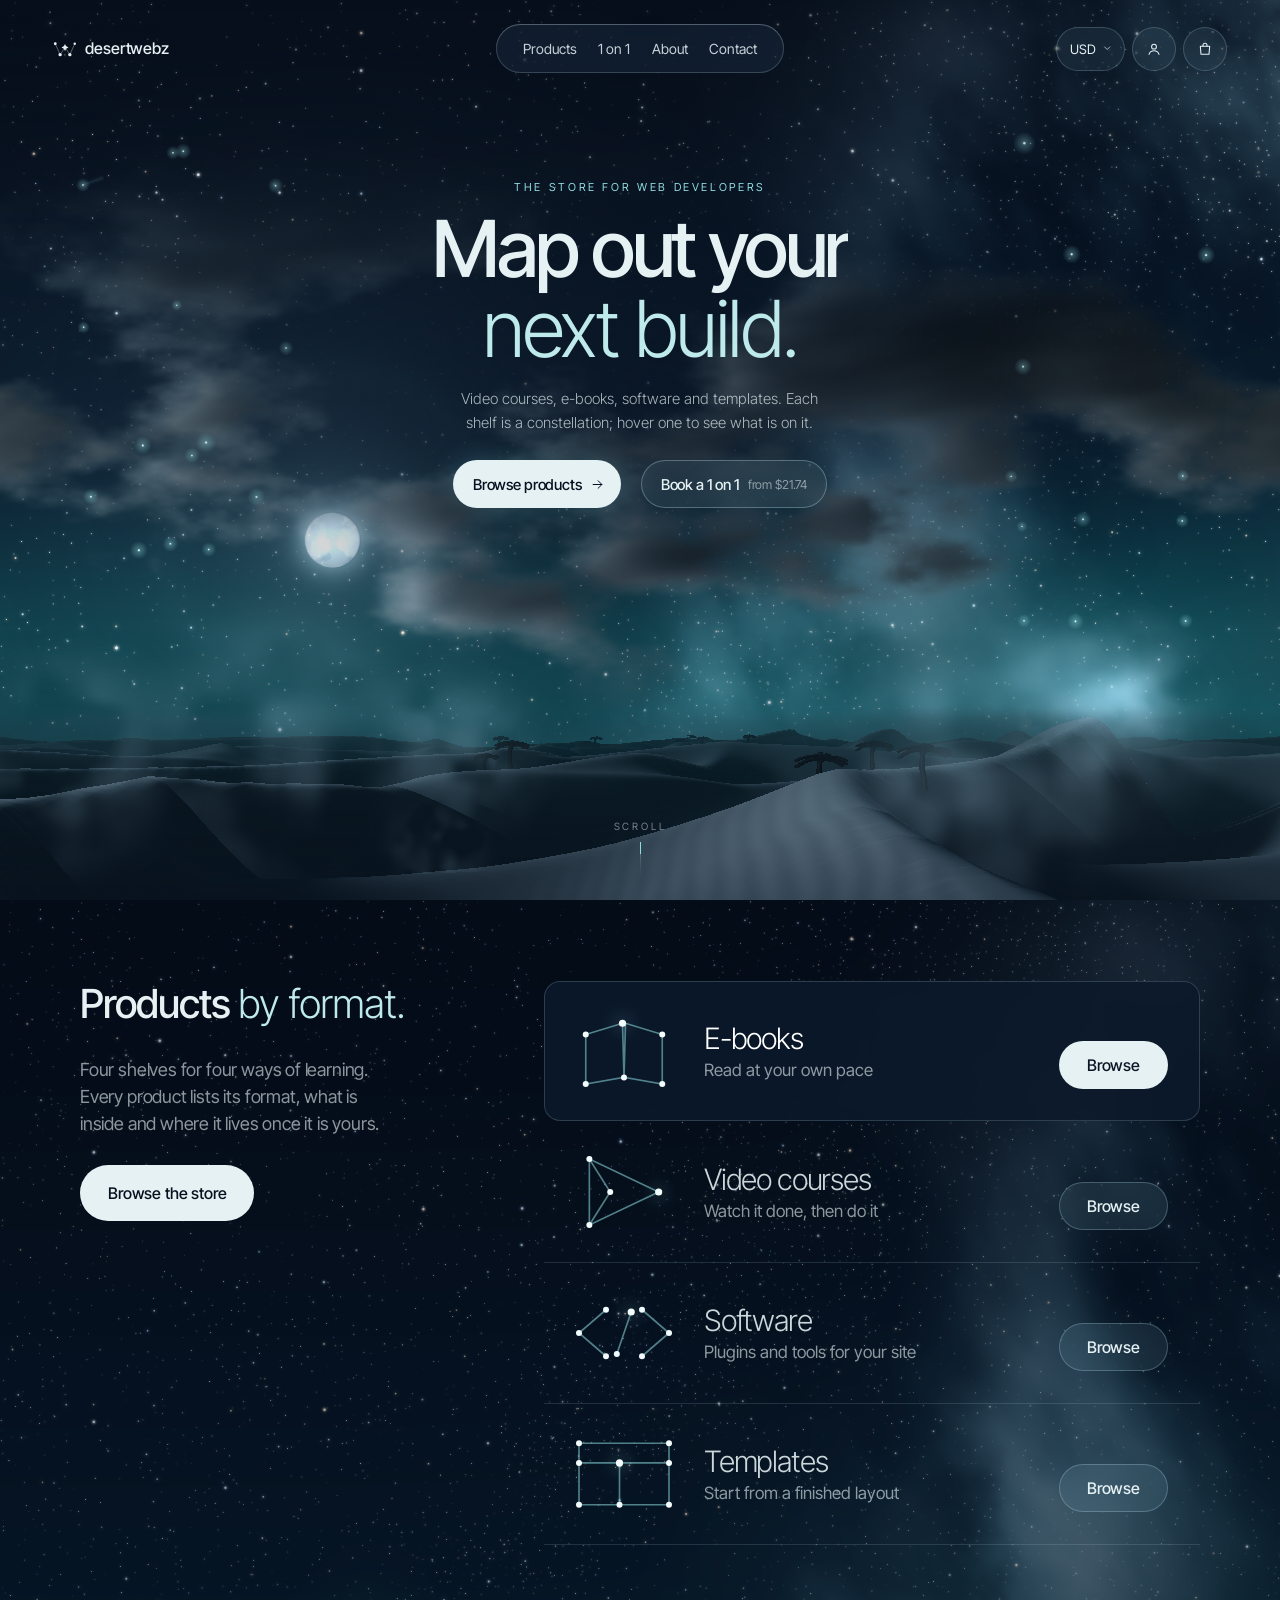
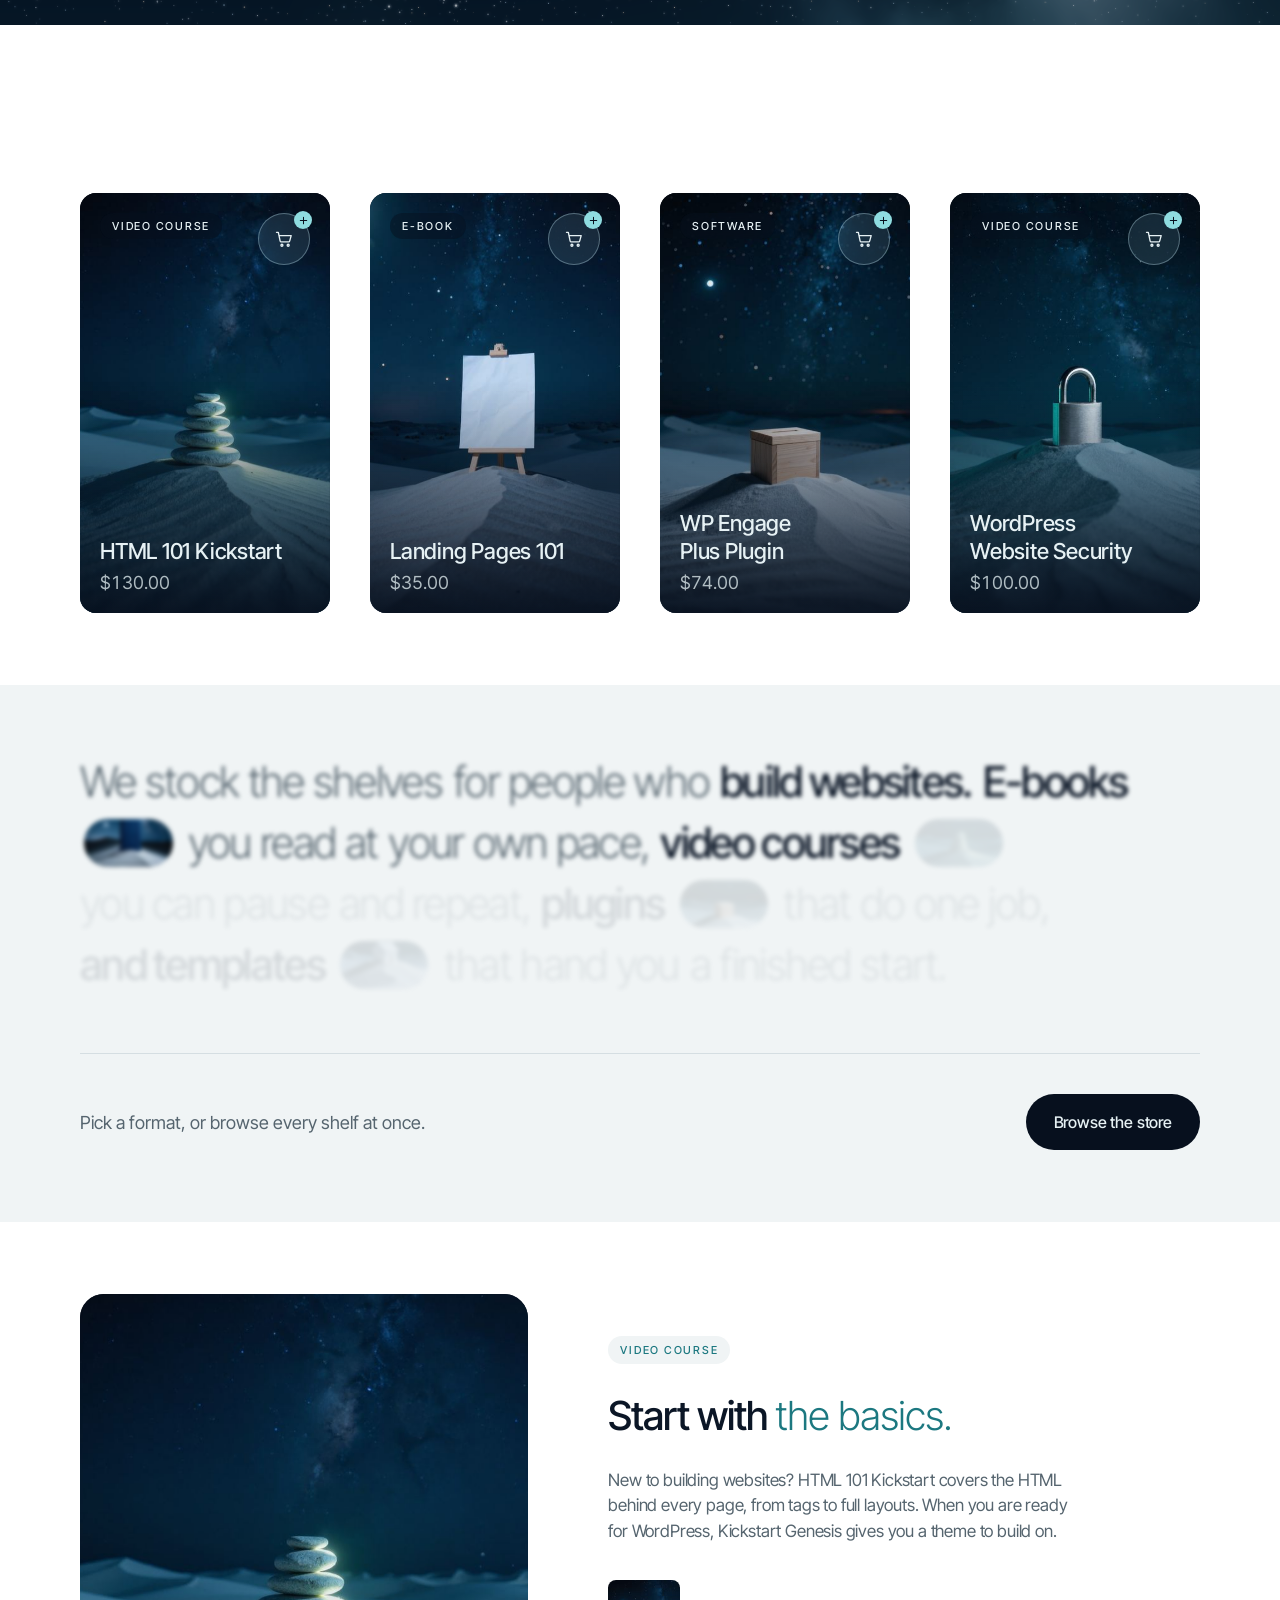
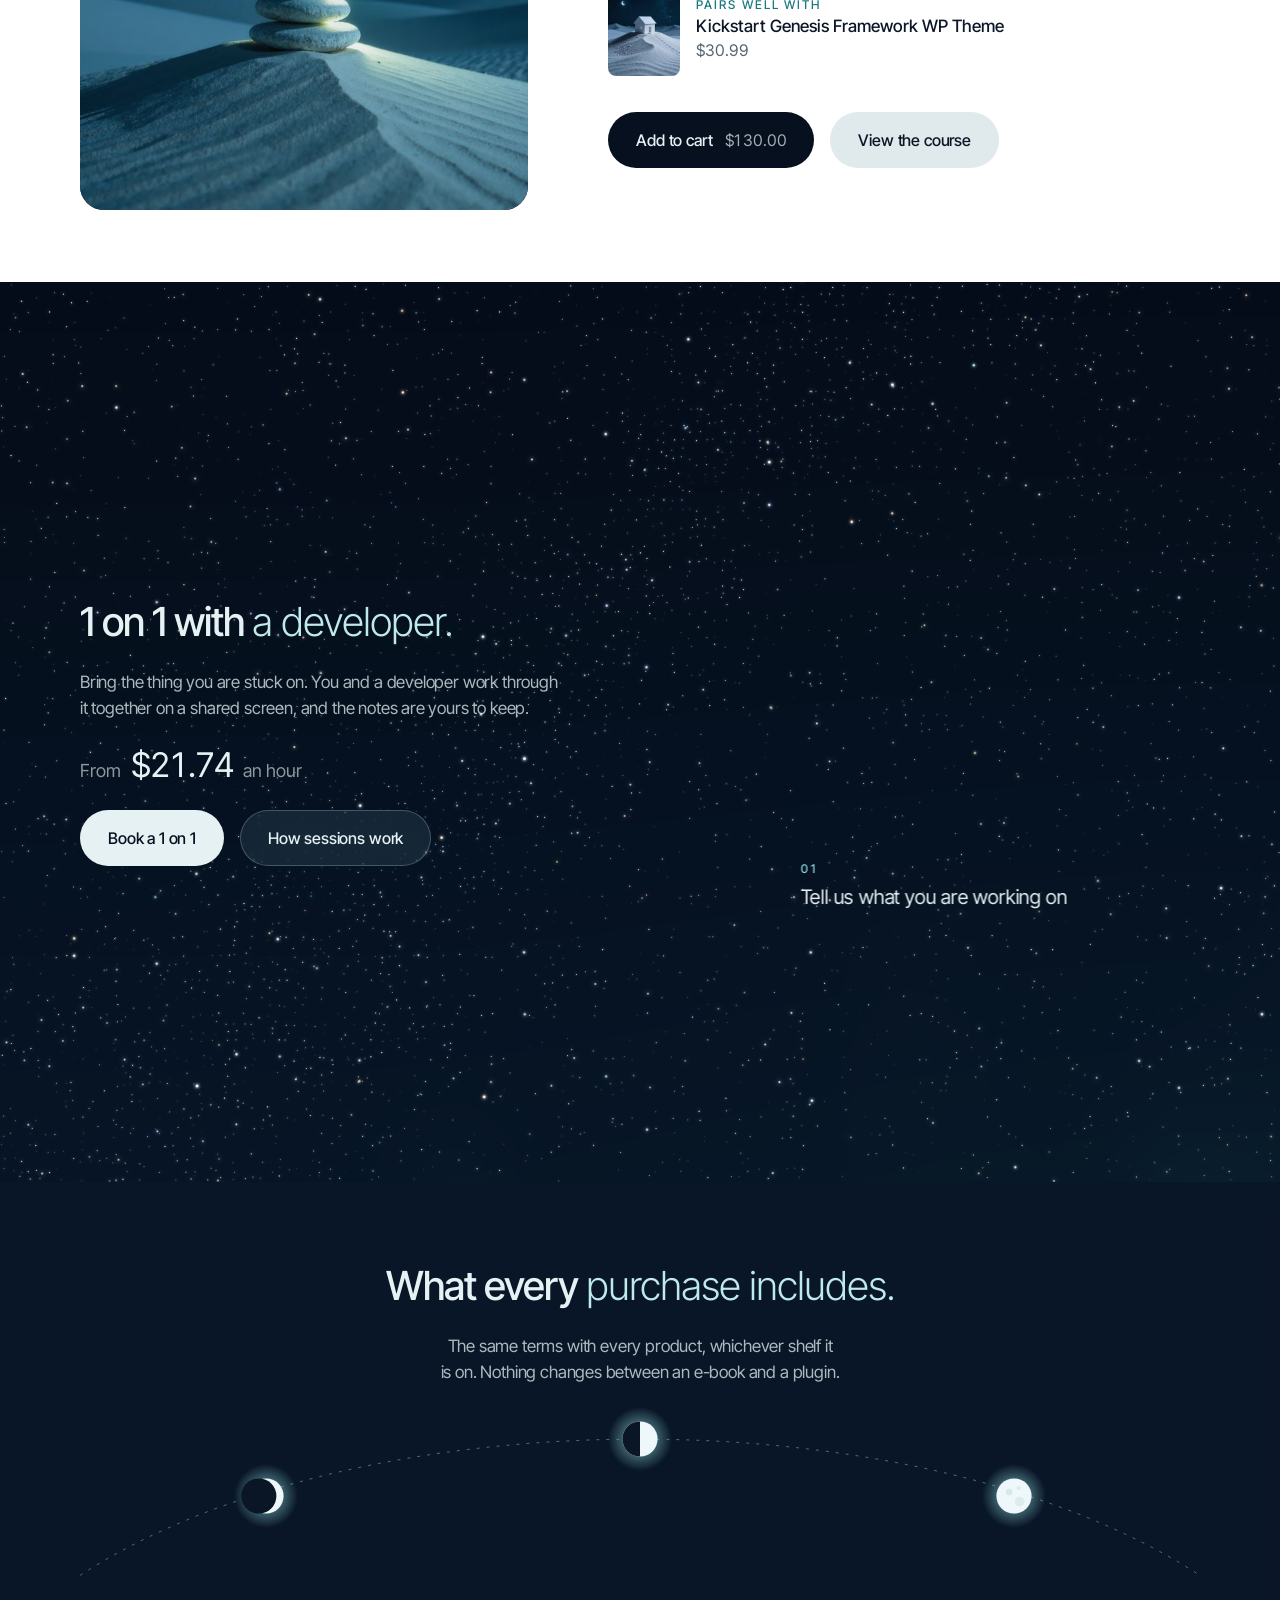
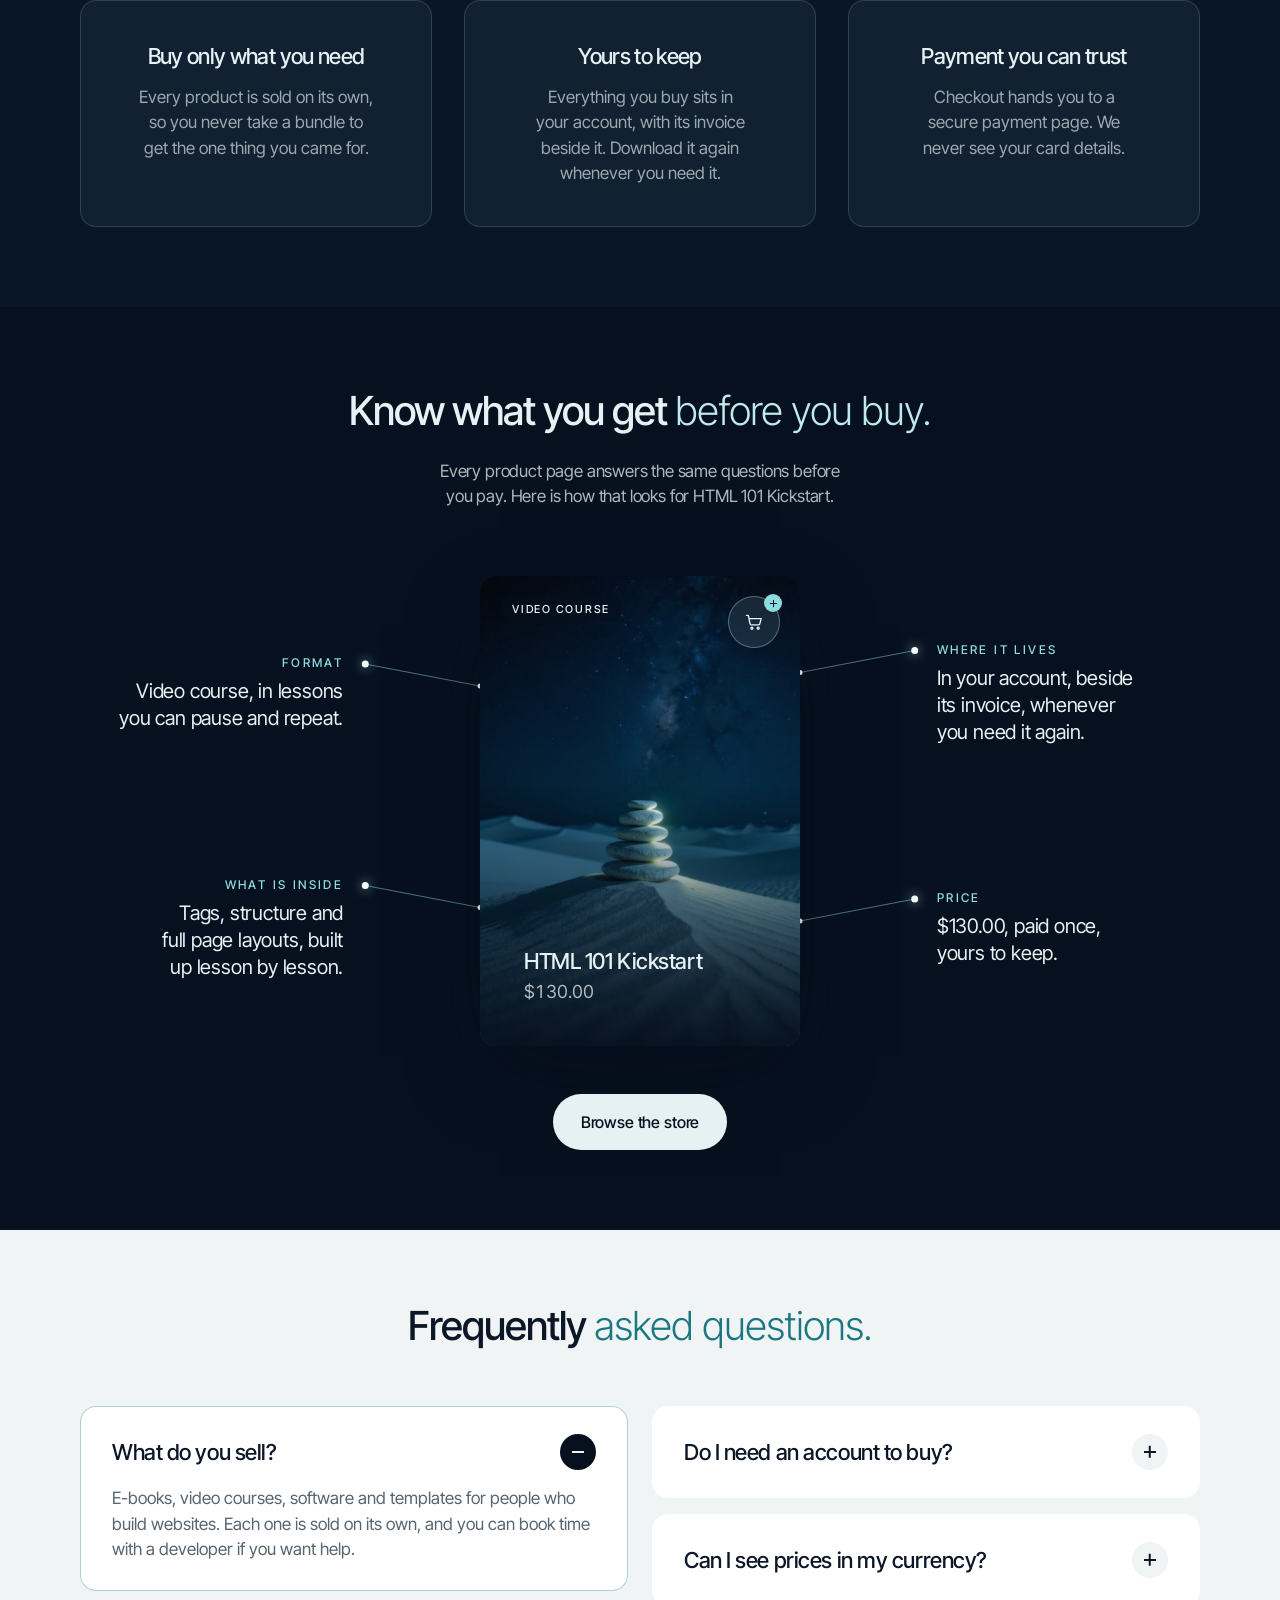
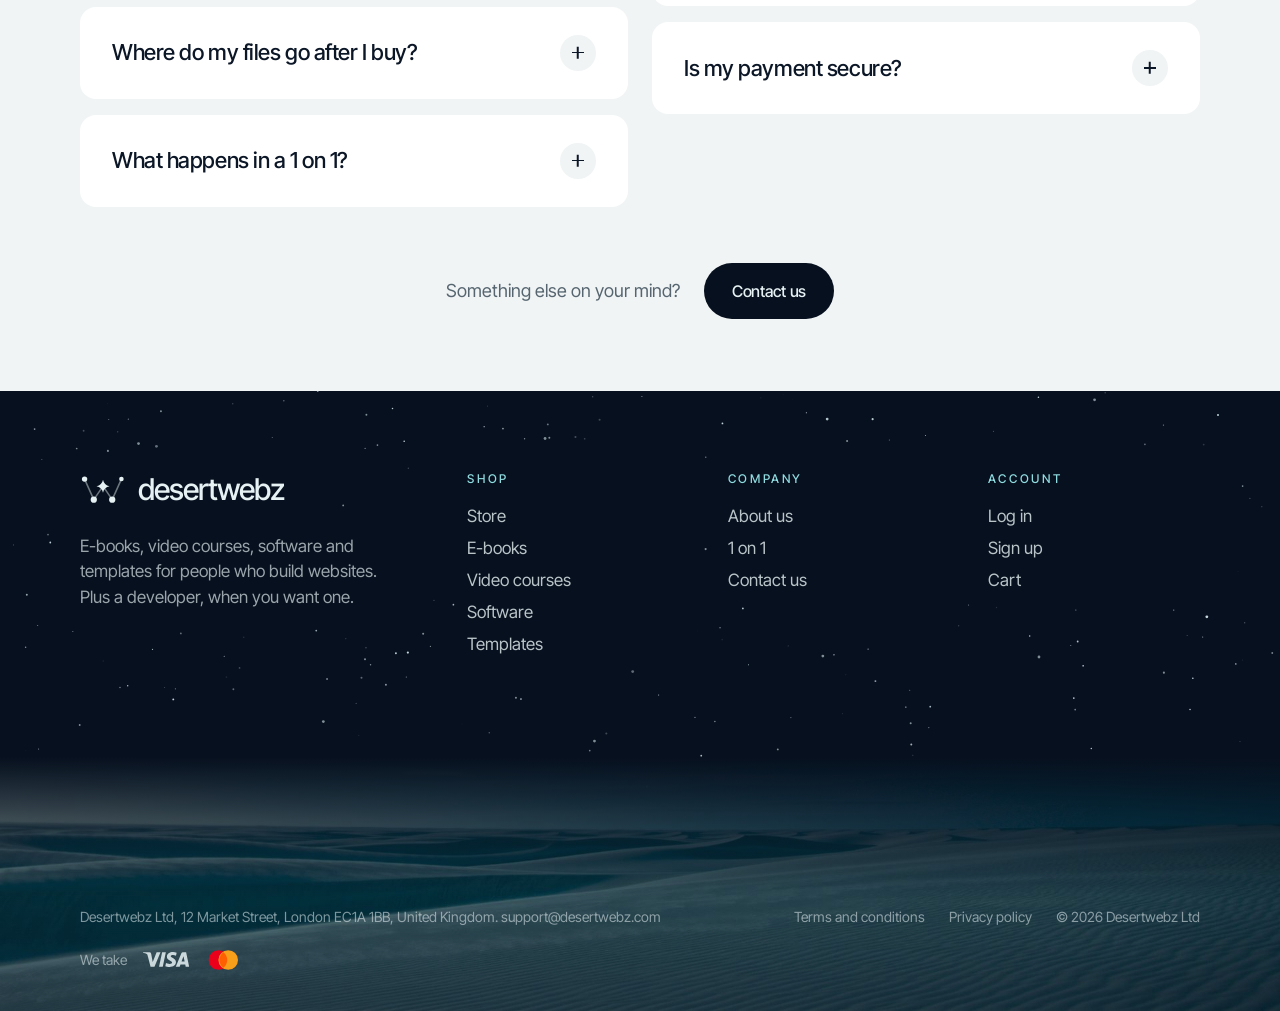
==== commit 8ed79f41: "dhiraj" ====
--- a/index.html
+++ b/index.html
@@ -2,572 +2,4536 @@
 <html lang="en">
 
 <head>
-    <meta charset="utf-8">
-    <meta name="viewport" content="width=device-width, initial-scale=1, viewport-fit=cover">
-    <title>Desertwebz: e-books, video courses, software and templates for web developers</title>
-    <link rel="stylesheet" href="assets/css/style.css">
+  <meta charset="utf-8">
+  <meta name="viewport" content="width=device-width, initial-scale=1, viewport-fit=cover">
+  <title>Desertwebz: e-books, video courses, software and templates for web developers</title>
+  <style>
+    :root {
+      --ease: cubic-bezier(.16, 1, .3, 1);
+      --sweep: cubic-bezier(.22, 1, .36, 1)
+    }
+
+    * {
+      box-sizing: border-box;
+      margin: 0;
+      padding: 0
+    }
+
+    html,
+    body {
+      min-height: 100%
+    }
+
+    body {
+      -webkit-font-smoothing: antialiased;
+      text-rendering: optimizeLegibility
+    }
+
+    a {
+      color: inherit;
+      text-decoration: none
+    }
+
+    button {
+      font: inherit;
+      color: inherit;
+      background: none;
+      border: 0;
+      cursor: pointer
+    }
+
+    svg.ic {
+      width: 1em;
+      height: 1em;
+      fill: none;
+      stroke: currentColor;
+      stroke-width: 1.6;
+      stroke-linecap: round;
+      stroke-linejoin: round;
+      flex: none
+    }
+
+    .hero {
+      position: fixed;
+      inset: 0;
+      height: 100vh;
+      height: 100svh;
+      overflow: hidden;
+      display: none;
+      --u: min(calc(100vw / 1920), calc(100vh / 1080))
+    }
+
+    .hero.on {
+      display: block
+    }
+
+    .hero canvas.bg {
+      position: absolute;
+      inset: 0;
+      width: 100%;
+      height: 100%;
+      display: block
+    }
+
+    /* entrances */
+    .ln {
+      display: block;
+      overflow: hidden;
+      padding: .04em 0 .2em;
+      margin: -.04em 0 -.2em
+    }
+
+    .ln>span {
+      display: block;
+      transform: translateY(112%)
+    }
+
+    .hero.in .ln>span {
+      transform: none;
+      transition: transform 1.15s var(--ease) var(--d, 0s)
+    }
+
+    .fd {
+      opacity: 0;
+      transform: translateY(16px)
+    }
+
+    .hero.in .fd {
+      opacity: 1;
+      transform: none;
+      transition: opacity .9s var(--ease) var(--d, 0s), transform .9s var(--ease) var(--d, 0s)
+    }
+
+    .fo {
+      opacity: 0
+    }
+
+    .hero.in .fo {
+      opacity: 1;
+      transition: opacity 1.4s ease var(--d, 0s)
+    }
+
+    .zm {
+      transform: scale(1.06)
+    }
+
+    .hero.in .zm {
+      transform: none;
+      transition: transform 2.2s var(--ease) var(--d, 0s)
+    }
+
+    .dr {
+      transform: scaleX(0);
+      transform-origin: left
+    }
+
+    .hero.in .dr {
+      transform: none;
+      transition: transform 1.3s var(--ease) var(--d, 0s)
+    }
+
+    .rs-reset,
+    .rs-reset * {
+      transition: none !important
+    }
+
+    /* buttons: bottom up sweep */
+    .btn {
+      position: relative;
+      overflow: hidden;
+      isolation: isolate;
+      display: inline-flex;
+      align-items: center;
+      justify-content: center;
+      gap: calc(12 * var(--u));
+      white-space: nowrap;
+      cursor: pointer;
+      transition: color .55s var(--sweep), border-color .55s var(--sweep)
+    }
+
+    .btn::before {
+      content: "";
+      position: absolute;
+      inset: -1px;
+      background: var(--sw, #000);
+      transform: translateY(101%);
+      transition: transform .55s var(--sweep);
+      z-index: -1
+    }
+
+    .btn:hover::before {
+      transform: none
+    }
+
+    /* shared nav skeleton */
+    .nav {
+      position: absolute;
+      z-index: 5;
+      top: calc(44 * var(--u));
+      left: calc(72 * var(--u));
+      right: calc(72 * var(--u));
+      display: flex;
+      align-items: center;
+      justify-content: space-between;
+      font-size: max(calc(16 * var(--u)), 13px)
+    }
+
+    .nav .links {
+      display: flex;
+      gap: calc(44 * var(--u))
+    }
+
+    .nav .links a {
+      opacity: .8;
+      transition: opacity .3s
+    }
+
+    .nav .links a:hover {
+      opacity: 1
+    }
+
+    .nav .act {
+      display: flex;
+      align-items: center;
+      gap: calc(26 * var(--u));
+      font-size: max(calc(20 * var(--u)), 17px)
+    }
+
+    .nav .cart {
+      position: relative;
+      display: inline-flex
+    }
+
+    .nav .cart i {
+      position: absolute;
+      top: -.45em;
+      right: -.6em;
+      font-style: normal;
+      font-size: .5em;
+      min-width: 1.5em;
+      height: 1.5em;
+      border-radius: 1em;
+      display: grid;
+      place-items: center;
+      background: var(--ct, #fff);
+      color: var(--cc, #000);
+      font-weight: 600
+    }
+
+    .nav .burger {
+      display: none
+    }
+
+    .logo {
+      display: inline-flex;
+      align-items: center;
+      gap: calc(12 * var(--u));
+      font-size: max(calc(22 * var(--u)), 17px)
+    }
+
+    .logo svg {
+      width: 1.35em;
+      height: 1.35em;
+      flex: none
+    }
+
+    @media (max-width:820px) {
+      .hero {
+        --u: calc(100vw / 720)
+      }
+
+      .nav {
+        top: 20px;
+        left: 20px;
+        right: 20px
+      }
+
+      .nav .links,
+      .nav .hide-m {
+        display: none
+      }
+
+      .nav .burger {
+        display: inline-flex
+      }
+    }
+
+    /* dock */
+    #dock {
+      position: fixed;
+      z-index: 100;
+      right: 20px;
+      bottom: 20px;
+      display: flex;
+      align-items: center;
+      gap: 4px;
+      padding: 5px;
+      border-radius: 999px;
+      background: rgba(16, 16, 18, .84);
+      backdrop-filter: blur(14px);
+      -webkit-backdrop-filter: blur(14px);
+      color: #f2f2f2;
+      font: 500 13px/1 "Instrument Sans", system-ui, sans-serif;
+      box-shadow: 0 8px 30px rgba(0, 0, 0, .25), inset 0 0 0 1px rgba(255, 255, 255, .08)
+    }
+
+    #dock .sel {
+      position: relative;
+      display: flex;
+      align-items: center
+    }
+
+    #dock select {
+      appearance: none;
+      -webkit-appearance: none;
+      background: rgba(255, 255, 255, .08);
+      color: inherit;
+      font: inherit;
+      border: 0;
+      border-radius: 999px;
+      padding: 9px 32px 9px 14px;
+      cursor: pointer;
+      outline: none;
+      max-width: 56vw;
+      text-overflow: ellipsis
+    }
+
+    #dock select option {
+      color: #111;
+      background: #fff
+    }
+
+    #dock .sel svg {
+      position: absolute;
+      right: 12px;
+      pointer-events: none;
+      font-size: 12px
+    }
+
+    #dock .o {
+      min-width: 38px;
+      height: 31px;
+      border-radius: 999px;
+      opacity: .55;
+      transition: opacity .25s, background .25s
+    }
+
+    #dock .o:hover {
+      opacity: 1
+    }
+
+    #dock .o[hidden],
+    #dock .sel[hidden] {
+      display: none
+    }
+
+    #dock .o.on {
+      opacity: 1;
+      background: #f2f2f2;
+      color: #111
+    }
+
+    #dock .rp {
+      width: 31px;
+      height: 31px;
+      border-radius: 999px;
+      display: grid;
+      place-items: center;
+      opacity: .7;
+      font-size: 15px
+    }
+
+    #dock .rp:hover {
+      opacity: 1;
+      background: rgba(255, 255, 255, .1)
+    }
+
+    #toast {
+      position: fixed;
+      z-index: 101;
+      left: 50%;
+      bottom: 76px;
+      transform: translateX(-50%);
+      background: #111;
+      color: #fff;
+      font: 500 13px/1 "Instrument Sans", system-ui, sans-serif;
+      padding: 11px 16px;
+      border-radius: 999px;
+      opacity: 0;
+      pointer-events: none;
+      transition: opacity .3s
+    }
+
+    #toast.on {
+      opacity: 1
+    }
+
+    @media (prefers-reduced-motion:reduce) {
+
+      .ln>span,
+      .fd,
+      .fo,
+      .zm,
+      .dr {
+        transform: none !important;
+        opacity: 1 !important;
+        transition: none !important
+      }
+
+      #dock .rp {
+        display: none
+      }
+    }
+
+
+
+    @font-face {
+      font-family: 'Inter Tight';
+      src: url([data-uri]) format('woff2');
+      font-weight: 300;
+      font-style: normal;
+      font-display: block
+    }
+
+    @font-face {
+      font-family: 'Inter Tight';
+      src: url([data-uri]) format('woff2');
+      font-weight: 400;
+      font-style: normal;
+      font-display: block
+    }
+
+    @font-face {
+      font-family: 'Inter Tight';
+      src: url([data-uri]) format('woff2');
+      font-weight: 500;
+      font-style: normal;
+      font-display: block
+    }
+
+    /* currency selector, shared shape; each option skins it */
+    .cur {
+      position: relative
+    }
+
+    .cur button {
+      display: inline-flex;
+      align-items: center;
+      gap: 6px;
+      font: inherit;
+      color: inherit
+    }
+
+    .cur button svg {
+      font-size: .8em;
+      transition: transform .3s var(--ease)
+    }
+
+    .cur.open button svg {
+      transform: rotate(180deg)
+    }
+
+    .cur ul {
+      position: absolute;
+      right: 0;
+      top: calc(100% + 10px);
+      min-width: 120px;
+      list-style: none;
+      padding: 6px;
+      opacity: 0;
+      transform: translateY(-6px);
+      pointer-events: none;
+      transition: opacity .25s, transform .35s var(--ease);
+      z-index: 20
+    }
+
+    .cur.open ul {
+      opacity: 1;
+      transform: none;
+      pointer-events: auto
+    }
+
+    .cur li {
+      display: flex;
+      justify-content: space-between;
+      gap: 16px;
+      padding: 9px 12px;
+      cursor: pointer;
+      border-radius: 8px
+    }
+
+    .cur li i {
+      font-style: normal;
+      opacity: .55
+    }
+
+    /* night sky hero */
+    .hero.stars {
+      background: #07101E;
+      color: #E6F1F4;
+      font-family: "Inter Tight", sans-serif;
+      --tl: #8FDCE0;
+      --hf: "Inter Tight", sans-serif
+    }
+
+    .hero.stars .plate {
+      position: absolute;
+      inset: 0;
+      overflow: hidden;
+      z-index: 0
+    }
+
+    .hero.stars .plate img,
+    .hero.stars .dunes {
+      position: absolute;
+      inset: 0;
+      width: 100%;
+      height: 100%;
+      object-fit: cover;
+      object-position: 50% 70%;
+      display: block
+    }
+
+    .hero.stars canvas.sky {
+      position: absolute;
+      inset: 0;
+      width: 100%;
+      height: 100%;
+      display: block;
+      z-index: 0
+    }
+
+    .hero.stars .dunes {
+      z-index: 2;
+      pointer-events: none;
+      filter: brightness(1.05) saturate(1.1)
+    }
+
+    .hero.stars canvas.bg {
+      z-index: 1;
+      pointer-events: none
+    }
+
+    .hero.stars .ov {
+      position: absolute;
+      inset: 0;
+      z-index: 3;
+      pointer-events: none;
+      background: radial-gradient(ellipse 46% 40% at 50% 44%, rgba(7, 16, 30, .55), rgba(7, 16, 30, 0)), linear-gradient(180deg, rgba(7, 16, 30, .45) 0%, rgba(7, 16, 30, 0) 25%, rgba(7, 16, 30, 0) 70%, rgba(7, 16, 30, .6) 100%)
+    }
+
+    .hero.stars .gp {
+      position: absolute;
+      z-index: 6;
+      top: calc(36 * var(--u));
+      left: 0;
+      right: 0;
+      margin: 0 auto;
+      width: max-content;
+      display: flex;
+      align-items: center;
+      gap: calc(32 * var(--u));
+      padding: calc(24 * var(--u)) calc(40 * var(--u));
+      border-radius: 999px;
+      background: rgba(160, 210, 230, .07);
+      backdrop-filter: blur(18px) saturate(1.3);
+      -webkit-backdrop-filter: blur(18px) saturate(1.3);
+      box-shadow: inset 0 0 0 1px rgba(200, 235, 245, .2), inset 0 1px 0 rgba(255, 255, 255, .14);
+      font-size: max(calc(19 * var(--u)), 14px);
+      white-space: nowrap
+    }
+
+    .hero.stars .gp a {
+      opacity: .85;
+      transition: opacity .3s, color .3s
+    }
+
+    .hero.stars .gp a:hover {
+      opacity: 1;
+      color: var(--tl)
+    }
+
+    .hero.stars .gp .mk {
+      width: calc(40 * var(--u));
+      height: calc(40 * var(--u));
+      min-width: 30px;
+      min-height: 30px;
+      opacity: 1;
+      color: #E6F1F4;
+      transition: transform .6s var(--ease)
+    }
+
+    .hero.stars .gp .mk:hover {
+      transform: rotate(-12deg)
+    }
+
+    .hero.stars .gp .mk svg {
+      width: 100%;
+      height: 100%;
+      display: block
+    }
+
+    .hero.stars .gr {
+      position: absolute;
+      z-index: 7;
+      top: calc(40 * var(--u));
+      right: calc(80 * var(--u));
+      display: flex;
+      gap: calc(10 * var(--u));
+      align-items: center
+    }
+
+    .hero.stars .gr .cur button,
+    .hero.stars .gc,
+    .hero.stars .ga {
+      height: calc(60 * var(--u));
+      min-height: 44px;
+      border-radius: 999px;
+      background: rgba(160, 210, 230, .07);
+      backdrop-filter: blur(18px);
+      -webkit-backdrop-filter: blur(18px);
+      box-shadow: inset 0 0 0 1px rgba(200, 235, 245, .2)
+    }
+
+    .hero.stars .gr .cur button {
+      padding: 0 calc(20 * var(--u));
+      font-size: max(calc(16 * var(--u)), 13px);
+      transition: box-shadow .3s
+    }
+
+    .hero.stars .gr .cur button:hover {
+      box-shadow: inset 0 0 0 1px rgba(143, 220, 224, .6)
+    }
+
+    .hero.stars .gr .cur ul {
+      background: rgba(12, 26, 44, .9);
+      backdrop-filter: blur(18px);
+      -webkit-backdrop-filter: blur(18px);
+      border-radius: 14px;
+      box-shadow: inset 0 0 0 1px rgba(200, 235, 245, .18), 0 20px 50px rgba(0, 0, 0, .35);
+      font-size: 14px
+    }
+
+    .hero.stars .gr .cur li:hover {
+      background: rgba(143, 220, 224, .1)
+    }
+
+    .hero.stars .gr .cur li.on {
+      color: var(--tl)
+    }
+
+    .hero.stars .gc,
+    .hero.stars .ga {
+      position: relative;
+      width: calc(60 * var(--u));
+      min-width: 44px;
+      display: grid;
+      place-items: center;
+      font-size: max(calc(20 * var(--u)), 16px)
+    }
+
+    .hero.stars .gc b {
+      position: absolute;
+      top: -2px;
+      right: -2px;
+      min-width: 18px;
+      height: 18px;
+      padding: 0 4px;
+      border-radius: 999px;
+      background: var(--tl);
+      color: #07101E;
+      font-size: 10px;
+      font-weight: 600;
+      display: grid;
+      place-items: center
+    }
+
+    .hero.stars .cp {
+      position: absolute;
+      z-index: 4;
+      left: 0;
+      right: 0;
+      top: calc(270 * var(--u));
+      text-align: center;
+      display: flex;
+      flex-direction: column;
+      align-items: center
+    }
+
+    .hero.stars .eb {
+      font-size: max(calc(14 * var(--u)), 11px);
+      letter-spacing: .24em;
+      text-transform: uppercase;
+      color: var(--tl)
+    }
+
+    .hero.stars h1 {
+      font-family: var(--hf);
+      font-weight: 500;
+      font-size: calc(118 * var(--u));
+      line-height: .98;
+      letter-spacing: -.045em;
+      margin-top: calc(24 * var(--u))
+    }
+
+    .hero.stars h1 em {
+      font-style: normal;
+      font-weight: 300;
+      color: #BFEAEC
+    }
+
+    .hero.stars[data-font=fraunces] {
+      --hf: "Fraunces", serif
+    }
+
+    .hero.stars[data-font=fraunces] h1 {
+      font-weight: 400;
+      letter-spacing: -.03em
+    }
+
+    .hero.stars[data-font=fraunces] h1 em {
+      font-style: italic;
+      font-weight: 400
+    }
+
+    .hero.stars[data-font=inter] {
+      --hf: "Inter Tight", sans-serif
+    }
+
+    .hero.stars[data-font=inter] h1 {
+      font-weight: 400
+    }
+
+    .hero.stars .cp p {
+      font-weight: 300;
+      font-size: max(calc(20 * var(--u)), 15px);
+      line-height: 1.55;
+      color: rgba(230, 241, 244, .72);
+      max-width: calc(620 * var(--u));
+      margin-top: calc(30 * var(--u));
+      text-wrap: balance
+    }
+
+    .hero.stars .acts {
+      display: flex;
+      align-items: center;
+      gap: calc(30 * var(--u));
+      margin-top: calc(40 * var(--u))
+    }
+
+    .hero.stars .pb {
+      position: relative;
+      overflow: hidden;
+      isolation: isolate;
+      display: inline-flex;
+      align-items: center;
+      gap: calc(12 * var(--u));
+      height: calc(62 * var(--u));
+      min-height: 48px;
+      padding: 0 calc(30 * var(--u));
+      border-radius: 999px;
+      font-size: max(calc(18 * var(--u)), 15px);
+      font-weight: 500;
+      letter-spacing: -.01em;
+      --mx: 50%;
+      --my: 50%;
+      transition: box-shadow .6s var(--sweep), background-color .6s var(--sweep), color .4s
+    }
+
+    .hero.stars .pb::before {
+      content: "";
+      position: absolute;
+      inset: 0;
+      z-index: -1;
+      border-radius: inherit;
+      background: radial-gradient(circle at var(--mx) var(--my), var(--lt) 0, transparent 60%);
+      opacity: 0;
+      transition: opacity .5s
+    }
+
+    .hero.stars .pb:hover::before {
+      opacity: 1
+    }
+
+    .hero.stars .pb svg {
+      transition: transform .6s var(--sweep)
+    }
+
+    .hero.stars .pb:hover svg {
+      transform: translateX(5px)
+    }
+
+    .hero.stars .pb.p1 {
+      background: #E6F1F4;
+      color: #07101E;
+      padding-right: calc(24 * var(--u));
+      --lt: rgba(143, 220, 224, .75);
+      box-shadow: 0 0 0 0 rgba(143, 220, 224, 0), 0 0 calc(40 * var(--u)) rgba(143, 220, 224, .22)
+    }
+
+    .hero.stars .pb.p1:hover {
+      box-shadow: 0 0 0 calc(6 * var(--u)) rgba(143, 220, 224, .16), 0 0 calc(80 * var(--u)) rgba(143, 220, 224, .45)
+    }
+
+    .hero.stars .pb.p2 {
+      background: rgba(160, 210, 230, .08);
+      color: #E6F1F4;
+      backdrop-filter: blur(14px);
+      -webkit-backdrop-filter: blur(14px);
+      --lt: rgba(143, 220, 224, .28);
+      box-shadow: inset 0 0 0 1px rgba(200, 235, 245, .3)
+    }
+
+    .hero.stars .pb.p2:hover {
+      box-shadow: inset 0 0 0 1px rgba(143, 220, 224, .75), 0 0 calc(40 * var(--u)) rgba(143, 220, 224, .2)
+    }
+
+    .hero.stars .pb.p2 small {
+      font-size: .82em;
+      color: rgba(230, 241, 244, .55);
+      font-weight: 400
+    }
+
+    .hero.stars .tag {
+      position: absolute;
+      z-index: 4;
+      left: 0;
+      top: 0;
+      pointer-events: none;
+      white-space: nowrap;
+      font-size: max(calc(14 * var(--u)), 12px);
+      letter-spacing: .04em;
+      opacity: 0;
+      transition: opacity .35s
+    }
+
+    .hero.stars .tag.on {
+      opacity: 1
+    }
+
+    .hero.stars .tag b {
+      display: block;
+      font-family: var(--hf);
+      font-weight: 500;
+      font-size: max(calc(26 * var(--u)), 19px);
+      letter-spacing: -.03em;
+      color: #FFF
+    }
+
+    .hero.stars .tag span {
+      color: var(--tl)
+    }
+
+    .hero.stars .hint {
+      position: absolute;
+      z-index: 4;
+      left: 0;
+      right: 0;
+      margin: 0 auto;
+      width: max-content;
+      background: none;
+      border: 0;
+      padding: 4px 8px;
+      cursor: pointer;
+      font-family: inherit;
+      bottom: calc(30 * var(--u));
+      display: flex;
+      flex-direction: column;
+      align-items: center;
+      gap: 10px;
+      font-size: max(calc(11 * var(--u)), 10px);
+      letter-spacing: .28em;
+      text-transform: uppercase;
+      color: rgba(230, 241, 244, .5);
+      text-decoration: none;
+      transition: color .3s
+    }
+
+    .hero.stars .hint:hover {
+      color: rgba(230, 241, 244, .85)
+    }
+
+    .hero.stars .hint i {
+      position: relative;
+      width: 1px;
+      height: calc(44 * var(--u));
+      min-height: 34px;
+      background: linear-gradient(rgba(230, 241, 244, .28), rgba(230, 241, 244, 0));
+      overflow: hidden
+    }
+
+    .hero.stars .hint i::after {
+      content: "";
+      position: absolute;
+      left: -1px;
+      top: 0;
+      width: 3px;
+      height: 12px;
+      border-radius: 2px;
+      background: var(--tl);
+      box-shadow: 0 0 8px var(--tl);
+      animation: dwsc 2.2s cubic-bezier(.6, 0, .4, 1) infinite
+    }
+
+    @keyframes dwsc {
+      0% {
+        transform: translateY(-14px);
+        opacity: 0
+      }
+
+      25% {
+        opacity: 1
+      }
+
+      80% {
+        opacity: 1
+      }
+
+      100% {
+        transform: translateY(46px);
+        opacity: 0
+      }
+    }
+
+    @media (prefers-reduced-motion:reduce) {
+      .hero.stars .hint i::after {
+        animation: none;
+        transform: translateY(8px)
+      }
+    }
+
+    @keyframes dwtw {
+      50% {
+        opacity: .3
+      }
+    }
+
+    @media (max-width:820px) {
+      .hero.stars .gr {
+        top: 16px;
+        right: 16px;
+        gap: 6px
+      }
+
+      .hero.stars .gr .cur button {
+        padding: 0 12px
+      }
+
+      .hero.stars .plate img,
+      .hero.stars .dunes {
+        object-position: 62% 70%
+      }
+
+      .hero.stars .cp {
+        top: 118px;
+        padding: 0 20px
+      }
+
+      .hero.stars h1 {
+        font-size: calc(96 * var(--u))
+      }
+
+      .hero.stars .acts {
+        flex-direction: column;
+        gap: 18px
+      }
+
+      .hero.stars .hint {
+        bottom: 84px
+      }
+    }
+
+
+    #tune {
+      position: fixed;
+      z-index: 120;
+      left: 20px;
+      bottom: 20px;
+      width: 280px;
+      padding: 14px 16px 16px;
+      border-radius: 16px;
+      background: rgba(10, 18, 30, .88);
+      backdrop-filter: blur(14px);
+      -webkit-backdrop-filter: blur(14px);
+      color: #E6F1F4;
+      font: 500 12px/1.3 "Inter Tight", system-ui, sans-serif;
+      box-shadow: 0 20px 50px rgba(0, 0, 0, .4), inset 0 0 0 1px rgba(200, 235, 245, .14);
+      display: none
+    }
+
+    #tune.on {
+      display: block
+    }
+
+    #tune h5 {
+      font-size: 11px;
+      letter-spacing: .18em;
+      text-transform: uppercase;
+      color: #8FDCE0;
+      margin-bottom: 10px;
+      display: flex;
+      justify-content: space-between
+    }
+
+    #tune h5 button {
+      color: rgba(230, 241, 244, .6);
+      font-size: 11px;
+      letter-spacing: .06em
+    }
+
+    #tune label {
+      display: grid;
+      grid-template-columns: 1fr 34px;
+      gap: 2px 10px;
+      align-items: center;
+      margin-top: 8px
+    }
+
+    #tune label span {
+      grid-column: 1/-1;
+      display: flex;
+      justify-content: space-between;
+      color: rgba(230, 241, 244, .75)
+    }
+
+    #tune input[type=range] {
+      grid-column: 1/-1;
+      width: 100%;
+      accent-color: #8FDCE0
+    }
+
+    #tune select {
+      grid-column: 1/-1;
+      width: 100%;
+      margin-top: 4px;
+      background: rgba(255, 255, 255, .08);
+      color: #E6F1F4;
+      border: 0;
+      border-radius: 8px;
+      padding: 6px 8px;
+      font: inherit
+    }
+
+    #tune select option {
+      color: #111
+    }
+
+    #tunebtn {
+      position: fixed;
+      z-index: 119;
+      left: 20px;
+      bottom: 20px;
+      height: 36px;
+      padding: 0 14px;
+      border-radius: 999px;
+      background: rgba(10, 18, 30, .84);
+      color: #E6F1F4;
+      font: 500 12px/1 "Inter Tight", system-ui, sans-serif;
+      box-shadow: inset 0 0 0 1px rgba(200, 235, 245, .18);
+      display: none
+    }
+
+    body.t02 #tunebtn {
+      display: block
+    }
+
+    /* page */
+    :root {
+      --night: #07101E;
+      --night2: #0C1A2C;
+      --ice: #E6F1F4;
+      --tl: #8FDCE0;
+      --tl2: #BFEAEC;
+      --frost: #F0F4F5;
+      --card: #FFFFFF;
+      --text: #0B1626;
+      --mute: #56656F;
+      --line: #D5DEE2;
+      --teal: #1C7880;
+      --gut: clamp(20px, 6.25vw, 120px)
+    }
+
+    html {
+      background: var(--night)
+    }
+
+    body {
+      background: var(--card);
+      color: var(--text);
+      font-family: "Inter Tight", system-ui, sans-serif;
+      overflow-x: clip
+    }
+
+    .hero {
+      position: relative;
+      inset: auto;
+      display: block
+    }
+
+    .hero.stars .gp,
+    .hero.stars .gr,
+    .hero.stars .hl {
+      position: fixed;
+      z-index: 60;
+      transition: background .5s var(--ease), box-shadow .5s var(--ease), opacity .9s var(--ease), transform .9s var(--ease)
+    }
+
+    body.sc .hero.stars .gp,
+    body.sc .hero.stars .gr .cur button,
+    body.sc .hero.stars .gc,
+    body.sc .hero.stars .ga,
+    body.sc .hero.stars .gm,
+    body.sc .hero.stars .hl {
+      background: rgba(7, 16, 30, .82);
+      box-shadow: inset 0 0 0 1px rgba(200, 235, 245, .14), 0 12px 32px -12px rgba(7, 16, 30, .45)
+    }
+
+    body.sc .hero.stars .gp {
+      backdrop-filter: blur(20px) saturate(1.3);
+      -webkit-backdrop-filter: blur(20px) saturate(1.3)
+    }
+
+    .hero.stars .gc b {
+      transition: transform .5s var(--sweep)
+    }
+
+    .hero.stars .gc b.bump {
+      transform: scale(1.35)
+    }
+
+    /* shared */
+
+    /* nav: logo left, links in the pill, account pill */
+    .hero.stars .hl {
+      top: calc(40 * var(--u));
+      left: calc(64 * var(--u));
+      height: calc(60 * var(--u));
+      min-height: 44px;
+      display: flex;
+      align-items: center;
+      gap: calc(12 * var(--u));
+      padding: 0 calc(22 * var(--u)) 0 calc(16 * var(--u));
+      border-radius: 999px;
+      color: #E6F1F4;
+      font-weight: 500;
+      font-size: max(calc(22 * var(--u)), 16px);
+      line-height: 1.3;
+      letter-spacing: -.01em;
+      white-space: nowrap
+    }
+
+    .hero.stars .hl svg {
+      width: max(calc(32 * var(--u)), 24px);
+      height: auto;
+      display: block;
+      transition: transform .6s var(--ease)
+    }
+
+    .hero.stars .hl:hover svg {
+      transform: rotate(-12deg)
+    }
+
+    body.sc .hero.stars .hl {
+      backdrop-filter: blur(20px);
+      -webkit-backdrop-filter: blur(20px)
+    }
+
+    .hero.stars .ga {
+      color: #E6F1F4;
+      transition: box-shadow .3s
+    }
+
+    .hero.stars .ga:hover {
+      box-shadow: inset 0 0 0 1px rgba(143, 220, 224, .6)
+    }
+
+    .hero.stars .gc b[data-n="0"] {
+      display: none
+    }
+
+    p {
+      text-wrap: pretty
+    }
+
+    @media (max-width:820px) {
+
+      .hero.stars .gp,
+      .hero.stars .ga {
+        display: none
+      }
+
+      .hero.stars .hl {
+        top: 16px;
+        left: 8px;
+        height: 44px;
+        padding: 0 14px 0 10px
+      }
+    }
+
+    @media (max-width:560px) {
+      .h2 {
+        font-size: 32px
+      }
+    }
+
+    .wrap {
+      max-width: 1680px;
+      margin: 0 auto;
+      padding: 0 var(--gut)
+    }
+
+    .sec {
+      position: relative;
+      padding: clamp(72px, 5.4vw, 104px) 0
+    }
+
+    .h2 {
+      font-weight: 500;
+      font-size: 40px;
+      line-height: 1.2;
+      letter-spacing: -.025em;
+      text-wrap: balance
+    }
+
+    .h2 em {
+      font-style: normal;
+      font-weight: 300;
+      color: var(--teal)
+    }
+
+    .h2.c {
+      text-align: center
+    }
+
+    .lead.c {
+      text-align: center;
+      max-width: 560px;
+      margin: 24px auto 0
+    }
+
+    .lead {
+      font-size: clamp(17px, 1.05vw, 20px);
+      line-height: 1.5;
+      color: var(--mute);
+      letter-spacing: -.01em;
+      text-wrap: balance
+    }
+
+    .ln {
+      display: block;
+      overflow: hidden;
+      padding: .04em 0 .16em;
+      margin: -.04em 0 -.16em
+    }
+
+    .ln>span {
+      display: block
+    }
+
+    .rv .ln>span {
+      transform: translateY(112%)
+    }
+
+    .rv.in .ln>span {
+      transform: none;
+      transition: transform 1.15s var(--ease) var(--d, 0s)
+    }
+
+    .rf {
+      opacity: 0;
+      transform: translateY(18px)
+    }
+
+    .rf.in {
+      opacity: 1;
+      transform: none;
+      transition: opacity .9s var(--ease) var(--d, 0s), transform .9s var(--ease) var(--d, 0s)
+    }
+
+    .tag2 {
+      display: inline-flex;
+      align-items: center;
+      height: 28px;
+      padding: 0 12px;
+      border-radius: 999px;
+      background: var(--frost);
+      color: var(--teal);
+      font-size: 11px;
+      font-weight: 500;
+      letter-spacing: .16em;
+      text-transform: uppercase;
+      white-space: nowrap
+    }
+
+    /* buttons: the hero pill with its cursor light, no arrows */
+    .bt {
+      position: relative;
+      overflow: hidden;
+      isolation: isolate;
+      display: inline-flex;
+      align-items: center;
+      justify-content: center;
+      gap: 10px;
+      height: 56px;
+      padding: 0 28px;
+      border-radius: 999px;
+      font-size: 16px;
+      font-weight: 500;
+      letter-spacing: -.01em;
+      white-space: nowrap;
+      transition: box-shadow .6s var(--sweep), background .6s var(--sweep), color .3s;
+      --mx: 50%;
+      --my: 50%
+    }
+
+    .bt::before {
+      content: "";
+      position: absolute;
+      inset: 0;
+      z-index: -1;
+      border-radius: inherit;
+      background: radial-gradient(circle at var(--mx) var(--my), var(--lt) 0, transparent 70%);
+      opacity: 0;
+      transition: opacity .5s
+    }
+
+    .bt:hover::before {
+      opacity: 1
+    }
+
+    .bt.b1 {
+      background: var(--night);
+      color: var(--ice);
+      --lt: rgba(143, 220, 224, .42)
+    }
+
+    .bt.b1:hover {
+      box-shadow: 0 0 0 5px rgba(28, 120, 128, .14), 0 14px 40px -10px rgba(28, 120, 128, .55)
+    }
+
+    .bt.b2 {
+      background: #E0E9EC;
+      color: var(--text);
+      --lt: rgba(255, 255, 255, .9)
+    }
+
+    .bt.b2:hover {
+      background: #D6E3E7;
+      box-shadow: inset 0 0 0 1px rgba(28, 120, 128, .45)
+    }
+
+    .bt.b3 {
+      background: rgba(160, 210, 230, .1);
+      color: var(--ice);
+      --lt: rgba(143, 220, 224, .3);
+      box-shadow: inset 0 0 0 1px rgba(200, 235, 245, .25);
+      backdrop-filter: blur(14px);
+      -webkit-backdrop-filter: blur(14px)
+    }
+
+    .bt.b3:hover {
+      box-shadow: inset 0 0 0 1px rgba(143, 220, 224, .75), 0 0 40px rgba(143, 220, 224, .2)
+    }
+
+    .bt.b4 {
+      background: var(--ice);
+      color: var(--night);
+      --lt: rgba(143, 220, 224, .75)
+    }
+
+    .bt.b4:hover {
+      box-shadow: 0 0 0 6px rgba(143, 220, 224, .16), 0 0 70px rgba(143, 220, 224, .4)
+    }
+
+    .bt.sm {
+      height: 48px
+    }
+
+    .bt.on {
+      background: var(--teal);
+      color: #fff
+    }
+
+    .bt.on::before {
+      display: none
+    }
+
+    .bt .pp {
+      opacity: .7;
+      font-weight: 400;
+      margin-left: 2px;
+      font-variant-numeric: tabular-nums
+    }
+
+    /* shelves: products by format */
+    .shelves {
+      background: var(--night);
+      color: var(--ice);
+      padding: clamp(72px, 6.25vw, 120px) 0;
+      overflow: hidden
+    }
+
+    .shelves canvas {
+      position: absolute;
+      inset: 0;
+      width: 100%;
+      height: 100%;
+      display: block;
+      pointer-events: none
+    }
+
+    .shelves .wrap {
+      position: relative;
+      z-index: 1;
+      display: grid;
+      grid-template-columns: 400px minmax(0, 1fr);
+      gap: clamp(40px, 5vw, 96px);
+      align-items: start
+    }
+
+    .shelves .h2 em {
+      color: var(--tl2)
+    }
+
+    .shelves .lead {
+      color: rgba(230, 241, 244, .6);
+      margin-top: 28px;
+      font-size: 18px
+    }
+
+    .shelves .bt {
+      margin-top: 28px
+    }
+
+    .fi {
+      display: flex;
+      flex-direction: column
+    }
+
+    .row {
+      position: relative;
+      display: flex;
+      align-items: center;
+      gap: 32px;
+      padding: 32px;
+      border-top: 1px solid rgba(200, 235, 245, .14);
+      color: inherit;
+      cursor: pointer;
+      isolation: isolate
+    }
+
+    .row:first-child {
+      border-top-color: transparent
+    }
+
+    .row:last-child {
+      border-bottom: 1px solid rgba(200, 235, 245, .14)
+    }
+
+    .row::before {
+      content: "";
+      position: absolute;
+      inset: 0;
+      z-index: -1;
+      border-radius: 16px;
+      background: rgba(160, 210, 230, .08);
+      box-shadow: inset 0 0 0 1px rgba(200, 235, 245, .18);
+      opacity: 0;
+      transition: opacity .7s var(--ease)
+    }
+
+    .row.hv {
+      border-top-color: transparent
+    }
+
+    .row.hv::before {
+      opacity: 1
+    }
+
+    .row::before {
+      background: rgba(12, 26, 44, .88);
+      backdrop-filter: blur(8px);
+      -webkit-backdrop-filter: blur(8px)
+    }
+
+    .row.hv+.row {
+      border-top-color: transparent
+    }
+
+    .row .cs {
+      flex: none;
+      width: 96px;
+      height: 72px;
+      overflow: visible
+    }
+
+    .row .cs path {
+      fill: none;
+      stroke: var(--tl);
+      stroke-width: 1.1;
+      opacity: .55;
+      stroke-dasharray: var(--len, 600);
+      stroke-dashoffset: var(--len, 600);
+      transition: stroke-dashoffset 1.6s var(--ease) .15s
+    }
+
+    .row.in .cs path {
+      stroke-dashoffset: 0
+    }
+
+    .row .cs circle {
+      fill: #F2FCFD;
+      transform-origin: center;
+      transform-box: fill-box;
+      transform: scale(0);
+      transition: transform .7s var(--ease) calc(.3s + var(--i, 0) * .08s)
+    }
+
+    .row.in .cs circle {
+      transform: none
+    }
+
+    .row .cs circle.b {
+      filter: drop-shadow(0 0 6px rgba(143, 220, 224, .9))
+    }
+
+    .row .cp {
+      flex: 1 1 0;
+      min-width: 0
+    }
+
+    .row h3 {
+      font-weight: 300;
+      font-size: clamp(28px, 2.3vw, 44px);
+      line-height: 1.1;
+      letter-spacing: -.04em;
+      color: rgba(230, 241, 244, .88);
+      transition: color .5s
+    }
+
+    .row.hv h3 {
+      color: #fff
+    }
+
+    .row .cp span {
+      display: block;
+      font-size: 17px;
+      color: rgba(230, 241, 244, .6);
+      margin-top: 6px
+    }
+
+    .row .ths {
+      position: absolute;
+      right: 170px;
+      top: 50%;
+      transform: translateY(-50%);
+      display: flex;
+      gap: 12px
+    }
+
+    .row .cp {
+      padding-right: 300px
+    }
+
+    .row .ths img {
+      width: 84px;
+      height: 112px;
+      border-radius: 8px;
+      object-fit: cover;
+      display: block;
+      opacity: 0;
+      transition: opacity .7s var(--ease)
+    }
+
+    .row.hv .ths img {
+      opacity: 1
+    }
+
+    .row .bt {
+      flex: none
+    }
+
+    .row.hv .bt {
+      background: var(--ice);
+      color: var(--text);
+      box-shadow: none
+    }
+
+    /* bestsellers */
+    .best {
+      background: var(--card)
+    }
+
+    .bh {
+      display: flex;
+      justify-content: space-between;
+      align-items: flex-end;
+      gap: 32px;
+      flex-wrap: wrap
+    }
+
+    .chips {
+      display: flex;
+      gap: 8px;
+      flex-wrap: wrap
+    }
+
+    .chips button {
+      height: 44px;
+      padding: 0 20px;
+      border-radius: 999px;
+      background: var(--frost);
+      font-size: 16px;
+      font-weight: 500;
+      letter-spacing: -.01em;
+      color: var(--mute);
+      transition: background .3s, color .3s
+    }
+
+    .chips button:hover {
+      color: var(--text)
+    }
+
+    .chips button[aria-pressed=true] {
+      background: var(--night);
+      color: var(--ice)
+    }
+
+    .cards {
+      display: grid;
+      grid-template-columns: repeat(4, minmax(0, 1fr));
+      gap: 40px;
+      margin-top: 48px
+    }
+
+    .pc {
+      position: relative;
+      display: block;
+      height: clamp(420px, 26vw, 500px);
+      border-radius: 16px;
+      overflow: hidden;
+      background: var(--night);
+      color: var(--ice);
+      isolation: isolate;
+      transform: translateY(0);
+      transition: transform .8s var(--ease), box-shadow .8s var(--ease)
+    }
+
+    .pc[hidden] {
+      display: none
+    }
+
+    .pc .th {
+      position: absolute;
+      inset: 0;
+      width: 100%;
+      height: 100%;
+      object-fit: cover;
+      transition: transform 1.4s var(--ease);
+      will-change: transform
+    }
+
+    .pc::after {
+      content: "";
+      position: absolute;
+      inset: 0;
+      z-index: 1;
+      background: linear-gradient(180deg, rgba(7, 16, 30, 0) 0%, rgba(7, 16, 30, 0) 45%, rgba(7, 16, 30, .95) 100%);
+      pointer-events: none
+    }
+
+    .pc:hover {
+      transform: translateY(-8px);
+      box-shadow: 0 30px 60px -30px rgba(7, 16, 30, .6)
+    }
+
+    .pc:hover .th {
+      transform: scale(1.05)
+    }
+
+    .pc em {
+      position: absolute;
+      left: 20px;
+      top: 20px;
+      z-index: 2;
+      font-style: normal;
+      font-size: 11px;
+      letter-spacing: .16em;
+      text-transform: uppercase;
+      font-weight: 500;
+      padding: 6px 12px;
+      border-radius: 999px;
+      background: rgba(7, 16, 30, .45);
+      backdrop-filter: blur(10px);
+      -webkit-backdrop-filter: blur(10px)
+    }
+
+    .pc .add {
+      position: absolute;
+      right: 20px;
+      top: 20px;
+      z-index: 2;
+      width: 52px;
+      height: 52px;
+      border-radius: 50%;
+      display: grid;
+      place-items: center;
+      background: rgba(160, 210, 230, .12);
+      box-shadow: inset 0 0 0 1px rgba(200, 235, 245, .35);
+      backdrop-filter: blur(12px);
+      -webkit-backdrop-filter: blur(12px);
+      color: var(--ice);
+      transition: background .5s var(--sweep), color .3s, box-shadow .5s, transform .5s var(--sweep)
+    }
+
+    .pc .add svg.ic {
+      font-size: 20px
+    }
+
+    .pc .add i {
+      position: absolute;
+      right: -2px;
+      top: -2px;
+      width: 18px;
+      height: 18px;
+      border-radius: 50%;
+      background: var(--tl);
+      color: var(--night);
+      display: grid;
+      place-items: center;
+      font-style: normal
+    }
+
+    .pc .add i svg.ic {
+      font-size: 11px;
+      stroke-width: 2.2
+    }
+
+    .pc:hover .add {
+      background: var(--ice);
+      color: var(--night);
+      box-shadow: 0 0 0 0 rgba(143, 220, 224, 0), 0 0 24px rgba(143, 220, 224, .35)
+    }
+
+    .pc .add.on {
+      background: var(--tl);
+      color: var(--night);
+      box-shadow: none
+    }
+
+    .pc .add.on i {
+      background: var(--night);
+      color: var(--tl)
+    }
+
+    @keyframes dwring {
+      0% {
+        box-shadow: 0 0 0 0 rgba(143, 220, 224, .7)
+      }
+
+      100% {
+        box-shadow: 0 0 0 26px rgba(143, 220, 224, 0)
+      }
+    }
+
+    @keyframes dwpop {
+      0% {
+        transform: scale(1)
+      }
+
+      35% {
+        transform: scale(1.22)
+      }
+
+      100% {
+        transform: scale(1)
+      }
+    }
+
+    .add.pulse {
+      animation: dwpop .7s var(--ease)
+    }
+
+    .add.pulse::after {
+      content: "";
+      position: absolute;
+      inset: 0;
+      border-radius: inherit;
+      animation: dwring .9s ease-out;
+      pointer-events: none
+    }
+
+    .bt.add {
+      position: relative
+    }
+
+    .pc .bd {
+      position: absolute;
+      left: 20px;
+      right: 20px;
+      bottom: 20px;
+      z-index: 2
+    }
+
+    .pc h3 {
+      font-weight: 500;
+      font-size: 22px;
+      line-height: 1.3;
+      letter-spacing: -.01em;
+      max-width: 290px;
+      text-wrap: balance
+    }
+
+    .pc .pr {
+      display: block;
+      font-size: 18px;
+      color: rgba(230, 241, 244, .75);
+      margin-top: 6px;
+      font-variant-numeric: tabular-nums
+    }
+
+    /* statement */
+    .stmt {
+      background: var(--frost)
+    }
+
+    .stmt .sent {
+      display: flex;
+      flex-wrap: wrap;
+      align-items: center;
+      gap: 12px .26em;
+      font-weight: 300;
+      font-size: clamp(34px, 3.33vw, 64px);
+      line-height: 1.15;
+      letter-spacing: -.04em;
+      color: var(--mute)
+    }
+
+    .stmt .sent b {
+      font-weight: 500;
+      color: var(--text)
+    }
+
+    .stmt .sent .pl {
+      display: inline-block;
+      margin: 0 .1em;
+      width: clamp(76px, 6.9vw, 132px);
+      height: clamp(42px, 3.75vw, 72px);
+      border-radius: 999px;
+      overflow: hidden;
+      background: var(--night);
+      vertical-align: middle;
+      transform: translateY(0)
+    }
+
+    .stmt .sent .pl img {
+      width: 100%;
+      height: 100%;
+      object-fit: cover;
+      display: block;
+      transition: transform 1.2s var(--ease)
+    }
+
+    .stmt .sent .pl:hover img {
+      transform: scale(1.12)
+    }
+
+    .stmt .sent>span {
+      display: inline-block;
+      opacity: .12;
+      filter: blur(2px);
+      transition: opacity .45s var(--ease), filter .6s var(--ease)
+    }
+
+    .stmt .sent>span.on {
+      opacity: 1;
+      filter: none
+    }
+
+    .stmt .fr {
+      display: flex;
+      justify-content: space-between;
+      align-items: center;
+      gap: 24px;
+      flex-wrap: wrap;
+      border-top: 1px solid var(--line);
+      padding-top: 40px;
+      margin-top: 64px
+    }
+
+    .stmt .fr p {
+      font-size: 18px;
+      color: var(--mute);
+      text-wrap: balance
+    }
+
+    /* start with the basics */
+    .basics {
+      background: var(--card)
+    }
+
+    .basics .wrap {
+      display: grid;
+      grid-template-columns: minmax(0, 500fr) minmax(0, 660fr);
+      gap: clamp(40px, 6.25vw, 120px);
+      align-items: center
+    }
+
+    .basics .im {
+      position: relative;
+      width: 100%;
+      aspect-ratio: 660/760;
+      max-width: 520px;
+      border-radius: 24px;
+      overflow: hidden;
+      background: var(--night);
+      justify-self: center
+    }
+
+    .basics .im img {
+      position: absolute;
+      inset: -6%;
+      width: 112%;
+      height: 112%;
+      object-fit: cover;
+      will-change: transform
+    }
+
+    .basics .h2 {
+      margin-top: 28px
+    }
+
+    .basics .lead {
+      margin-top: 28px;
+      max-width: 560px
+    }
+
+    .pair {
+      display: flex;
+      align-items: center;
+      gap: 16px;
+      margin-top: 36px
+    }
+
+    .pair img {
+      width: 72px;
+      height: 96px;
+      border-radius: 8px;
+      object-fit: cover;
+      display: block;
+      flex: none
+    }
+
+    .pair small {
+      display: block;
+      font-size: 12px;
+      font-weight: 500;
+      letter-spacing: .16em;
+      text-transform: uppercase;
+      color: var(--teal)
+    }
+
+    .pair b {
+      display: block;
+      font-weight: 500;
+      font-size: 17px;
+      margin-top: 4px;
+      text-wrap: balance
+    }
+
+    .pair span {
+      display: block;
+      font-size: 16px;
+      color: var(--mute);
+      margin-top: 4px;
+      font-variant-numeric: tabular-nums
+    }
+
+    .basics .acts {
+      display: flex;
+      gap: 16px;
+      flex-wrap: wrap;
+      margin-top: 36px
+    }
+
+    /* the night: one live sky behind three sections */
+    .night {
+      position: relative;
+      background: var(--night);
+      color: var(--ice)
+    }
+
+    .nsky {
+      position: sticky;
+      top: 0;
+      height: 100vh;
+      height: 100lvh;
+      margin-bottom: -100vh;
+      margin-bottom: -100lvh;
+      overflow: hidden;
+      z-index: 0
+    }
+
+    .nsky canvas {
+      position: absolute;
+      inset: 0;
+      width: 100%;
+      height: 100%;
+      display: block
+    }
+
+    .night .sec {
+      z-index: 2;
+      background: none
+    }
+
+    .night .h2 em {
+      color: var(--tl2)
+    }
+
+    .night .lead {
+      color: rgba(230, 241, 244, .74)
+    }
+
+    /* 1 on 1 */
+    .oo {
+      padding: 0
+    }
+
+    .oo .wrap {
+      display: grid;
+      grid-template-columns: 520px minmax(0, 1fr);
+      gap: clamp(20px, 1vw, 20px);
+      align-items: center;
+      min-height: min(900px, 100vh)
+    }
+
+    .oo .lead {
+      margin-top: 24px;
+      max-width: 500px
+    }
+
+    .oo .rate {
+      margin-top: 24px;
+      font-size: 18px;
+      line-height: 1.2;
+      color: rgba(230, 241, 244, .6);
+      font-variant-numeric: tabular-nums
+    }
+
+    .oo .rate b {
+      font-weight: 400;
+      font-size: clamp(34px, 2.5vw, 48px);
+      letter-spacing: -.03em;
+      color: var(--ice);
+      margin: 0 .18em
+    }
+
+    .oo .acts {
+      display: flex;
+      gap: 16px;
+      margin-top: 24px;
+      flex-wrap: wrap
+    }
+
+    .pa {
+      position: relative;
+      height: min(900px, 100vh);
+      touch-action: pan-y
+    }
+
+    .pac {
+      position: absolute;
+      inset: -10%;
+      width: 120%;
+      height: 120%;
+      display: block
+    }
+
+    .pa .sp {
+      position: absolute;
+      left: 0;
+      top: 0;
+      width: 340px;
+      opacity: 0;
+      pointer-events: none;
+      will-change: transform
+    }
+
+    .pa .sp.r {
+      text-align: right
+    }
+
+    .pa .sp small {
+      display: block;
+      font-size: 12px;
+      font-weight: 500;
+      letter-spacing: .2em;
+      color: var(--tl);
+      font-variant-numeric: tabular-nums
+    }
+
+    .pa .sp b {
+      display: block;
+      font-weight: 400;
+      font-size: 20px;
+      line-height: 1.3;
+      letter-spacing: -.01em;
+      margin-top: 8px;
+      text-wrap: balance;
+      transition: color .3s
+    }
+
+    .pa .sp.hv b {
+      color: #fff
+    }
+
+    /* what every purchase includes */
+    .inc {
+      padding: clamp(72px, 6.25vw, 120px) 0;
+      background: rgba(12, 26, 44, .72) !important
+    }
+
+    .inc .arc {
+      position: relative;
+      height: clamp(150px, 13vw, 250px);
+      margin-top: 24px
+    }
+
+    .inc .arc svg {
+      position: absolute;
+      inset: 0;
+      width: 100%;
+      height: 100%;
+      overflow: visible
+    }
+
+    .inc .arc .path {
+      fill: none;
+      stroke: rgba(143, 220, 224, .45);
+      stroke-width: 1;
+      stroke-dasharray: 3 7;
+      clip-path: inset(0 100% 0 0);
+      transition: clip-path 2.2s var(--ease) .2s
+    }
+
+    .inc.in .arc .path {
+      clip-path: inset(0 0 0 0)
+    }
+
+    .inc .mn {
+      position: absolute;
+      width: clamp(64px, 4.6vw, 88px);
+      height: clamp(64px, 4.6vw, 88px);
+      transform: translate(-50%, -50%) translateY(30px);
+      opacity: 0;
+      transition: opacity 1.2s var(--ease) var(--d), transform 1.6s var(--ease) var(--d), filter .6s
+    }
+
+    .inc.in .mn {
+      opacity: 1;
+      transform: translate(-50%, -50%)
+    }
+
+    .inc .mn svg {
+      width: 100%;
+      height: 100%;
+      display: block;
+      overflow: visible;
+      transition: transform .8s var(--ease)
+    }
+
+    .inc .mn:hover {
+      filter: drop-shadow(0 0 26px rgba(143, 220, 224, .7))
+    }
+
+    .inc .mn:hover svg {
+      transform: scale(1.1)
+    }
+
+    .its {
+      display: grid;
+      grid-template-columns: repeat(3, minmax(0, 1fr));
+      gap: 32px;
+      margin-top: 24px
+    }
+
+    .its>div {
+      padding: 40px;
+      border-radius: 16px;
+      background: rgba(160, 210, 230, .06);
+      box-shadow: inset 0 0 0 1px rgba(200, 235, 245, .16);
+      text-align: center;
+      backdrop-filter: blur(6px);
+      -webkit-backdrop-filter: blur(6px);
+      transition: box-shadow .5s, background .5s
+    }
+
+    .its>div:hover {
+      background: rgba(160, 210, 230, .09);
+      box-shadow: inset 0 0 0 1px rgba(200, 235, 245, .3)
+    }
+
+    .its h3 {
+      font-weight: 500;
+      font-size: clamp(22px, 1.35vw, 26px);
+      letter-spacing: -.03em;
+      line-height: 1.5
+    }
+
+    .its p {
+      font-size: 17px;
+      line-height: 1.5;
+      color: rgba(230, 241, 244, .65);
+      margin-top: 12px;
+      text-wrap: balance
+    }
+
+    /* know what you get */
+    .know {
+      padding: clamp(72px, 6.25vw, 120px) 0 clamp(64px, 6.25vw, 120px)
+    }
+
+    .know .wrap {
+      position: relative
+    }
+
+    .know .fig {
+      position: relative;
+      margin-top: clamp(40px, 5.2vw, 100px);
+      display: grid;
+      grid-template-columns: minmax(0, 1fr) 340px minmax(0, 1fr);
+      gap: clamp(56px, 9.9vw, 190px);
+      align-items: stretch
+    }
+
+    .know .pc {
+      width: 340px;
+      height: 500px;
+      justify-self: center
+    }
+
+    .know .fig svg.cl {
+      position: absolute;
+      inset: 0;
+      width: 100%;
+      height: 100%;
+      overflow: visible;
+      pointer-events: none
+    }
+
+    .know .fig svg.cl path {
+      fill: none;
+      stroke: rgba(143, 220, 224, .5);
+      stroke-width: 1;
+      stroke-dasharray: var(--len, 800);
+      stroke-dashoffset: var(--len, 800);
+      transition: stroke-dashoffset 1.4s var(--ease) var(--d, 0s)
+    }
+
+    .know .fig svg.cl circle {
+      fill: #F2FCFD;
+      transform-origin: center;
+      transform-box: fill-box;
+      transform: scale(0);
+      transition: transform .6s var(--ease) var(--d, 0s)
+    }
+
+    .know .fig svg.cl circle.g {
+      filter: drop-shadow(0 0 6px rgba(143, 220, 224, .9))
+    }
+
+    .know.in .fig svg.cl path {
+      stroke-dashoffset: 0
+    }
+
+    .know.in .fig svg.cl circle {
+      transform: none
+    }
+
+    .kc {
+      position: relative;
+      width: 380px;
+      border-radius: 16px;
+      overflow: hidden;
+      background: var(--night2);
+      box-shadow: 0 30px 80px -20px rgba(5, 13, 26, .6);
+      justify-self: center;
+      transition: transform .9s var(--ease)
+    }
+
+    .kc .im {
+      position: relative;
+      height: 420px;
+      overflow: hidden
+    }
+
+    .kc .im img {
+      position: absolute;
+      inset: 0;
+      width: 100%;
+      height: 100%;
+      object-fit: cover;
+      transition: transform 1.4s var(--ease)
+    }
+
+    .kc:hover .im img {
+      transform: scale(1.04)
+    }
+
+    .kc .bd {
+      padding: 20px 24px 24px
+    }
+
+    .kc small {
+      display: block;
+      font-size: 11px;
+      font-weight: 500;
+      letter-spacing: .16em;
+      text-transform: uppercase;
+      color: var(--tl)
+    }
+
+    .kc h3 {
+      font-weight: 500;
+      font-size: 22px;
+      letter-spacing: -.02em;
+      margin-top: 8px
+    }
+
+    .col {
+      display: grid;
+      grid-template-rows: 1fr 1fr;
+      align-items: center;
+      align-self: stretch
+    }
+
+    .col.l {
+      justify-items: end;
+      text-align: right
+    }
+
+    .co {
+      width: 280px
+    }
+
+    .co small {
+      display: block;
+      font-size: 12px;
+      font-weight: 500;
+      letter-spacing: .2em;
+      text-transform: uppercase;
+      color: var(--tl)
+    }
+
+    .co p {
+      font-size: 20px;
+      line-height: 1.35;
+      letter-spacing: -.01em;
+      margin-top: 8px;
+      text-wrap: balance
+    }
+
+    .know .more {
+      display: flex;
+      justify-content: center;
+      margin-top: 48px
+    }
+
+    /* faq */
+    .faq {
+      background: var(--frost)
+    }
+
+    .faq .qs {
+      display: grid;
+      grid-template-columns: 1fr 1fr;
+      gap: 24px;
+      align-items: start;
+      margin-top: 56px
+    }
+
+    .faq .colq {
+      display: grid;
+      gap: 16px
+    }
+
+    .qa {
+      display: block;
+      background: var(--card);
+      border-radius: 16px;
+      padding: 28px 32px;
+      box-shadow: inset 0 0 0 1px transparent;
+      transition: box-shadow .5s var(--ease)
+    }
+
+    .qa.op {
+      box-shadow: inset 0 0 0 1px rgba(28, 120, 128, .35)
+    }
+
+    .qa summary {
+      list-style: none;
+      cursor: pointer;
+      display: flex;
+      justify-content: space-between;
+      align-items: center;
+      gap: 24px;
+      font-weight: 500;
+      font-size: 22px;
+      letter-spacing: -.02em;
+      line-height: 1.5;
+      text-wrap: balance
+    }
+
+    .qa summary::-webkit-details-marker {
+      display: none
+    }
+
+    .qa summary:hover {
+      color: var(--teal)
+    }
+
+    .qa summary i {
+      position: relative;
+      flex: none;
+      width: 36px;
+      height: 36px;
+      border-radius: 50%;
+      background: var(--frost);
+      color: var(--text);
+      transition: background .4s, color .4s, transform .6s var(--ease)
+    }
+
+    .qa summary i::before,
+    .qa summary i::after {
+      content: "";
+      position: absolute;
+      left: 50%;
+      top: 50%;
+      width: 12px;
+      height: 1.5px;
+      margin: -.75px 0 0 -6px;
+      background: currentColor;
+      transition: transform .6s var(--ease)
+    }
+
+    .qa summary i::after {
+      transform: rotate(90deg)
+    }
+
+    .qa.op summary i {
+      background: var(--night);
+      color: var(--ice);
+      transform: rotate(180deg)
+    }
+
+    .qa.op summary i::after {
+      transform: rotate(0)
+    }
+
+    .qa .an {
+      overflow: hidden;
+      transition: height .6s var(--ease)
+    }
+
+    .qa .an p {
+      font-size: 17px;
+      line-height: 1.5;
+      color: var(--mute);
+      padding-top: 16px;
+      text-wrap: pretty
+    }
+
+    .faq .cr {
+      display: flex;
+      justify-content: center;
+      align-items: center;
+      gap: 24px;
+      flex-wrap: wrap;
+      margin-top: 56px
+    }
+
+    .faq .cr p {
+      font-size: 18px;
+      color: var(--mute)
+    }
+
+    /* footer */
+    .ft {
+      position: relative;
+      background: var(--night);
+      color: var(--ice);
+      overflow: hidden;
+      padding: clamp(80px, 5.4vw, 104px) 0 40px;
+      min-height: min(620px, 80vh)
+    }
+
+    .ft canvas.sk {
+      position: absolute;
+      inset: 0;
+      width: 100%;
+      height: 100%;
+      display: block
+    }
+
+    .ft .dn {
+      position: absolute;
+      left: 0;
+      right: 0;
+      bottom: 0;
+      height: clamp(200px, 19.8vw, 380px);
+      overflow: hidden;
+      pointer-events: none
+    }
+
+    .ft .dn img {
+      position: absolute;
+      left: 0;
+      top: 0;
+      width: 100%;
+      height: 100%;
+      object-fit: cover;
+      object-position: 50% 100%;
+      display: block;
+      filter: saturate(1.1)
+    }
+
+    .ft .dn::after {
+      content: "";
+      position: absolute;
+      inset: 0;
+      background: linear-gradient(180deg, var(--night) 0%, rgba(7, 16, 30, .55) 28%, rgba(7, 16, 30, .12) 55%, rgba(7, 16, 30, .38) 100%)
+    }
+
+    .ft .wrap {
+      position: relative;
+      z-index: 2;
+      display: flex;
+      flex-direction: column;
+      min-height: calc(min(620px, 80vh) - clamp(80px, 5.4vw, 104px) - 40px)
+    }
+
+    .ft .top {
+      display: grid;
+      grid-template-columns: 560px repeat(3, minmax(0, 1fr));
+      gap: 96px
+    }
+
+    .ft .lg {
+      display: inline-flex;
+      align-items: center;
+      gap: 12px;
+      font-weight: 500;
+      font-size: 30px;
+      letter-spacing: -.035em
+    }
+
+    .ft .lg svg {
+      width: 46px;
+      height: 34px
+    }
+
+    .ft .top>div>p {
+      color: rgba(230, 241, 244, .66);
+      font-size: 17px;
+      line-height: 1.5;
+      max-width: 380px;
+      margin-top: 24px;
+      text-wrap: balance
+    }
+
+    .ft h4 {
+      font-size: 12px;
+      letter-spacing: .22em;
+      text-transform: uppercase;
+      color: var(--tl);
+      font-weight: 500
+    }
+
+    .ft ul {
+      list-style: none;
+      margin-top: 20px;
+      display: grid;
+      gap: 12px
+    }
+
+    .ft ul a {
+      color: rgba(230, 241, 244, .8);
+      font-size: 17px;
+      transition: color .3s
+    }
+
+    .ft ul a:hover {
+      color: var(--tl)
+    }
+
+    .ft .bot {
+      display: flex;
+      justify-content: space-between;
+      align-items: center;
+      gap: 24px;
+      flex-wrap: wrap;
+      margin-top: auto;
+      padding-top: clamp(64px, 5vw, 96px);
+      font-size: 14px;
+      color: rgba(230, 241, 244, .55)
+    }
+
+    .ft .bot nav {
+      display: flex;
+      gap: 24px;
+      flex-wrap: wrap
+    }
+
+    .ft .bot a:hover {
+      color: var(--ice)
+    }
+
+    .ft .pay {
+      display: flex;
+      gap: 16px;
+      align-items: center
+    }
+
+    .ft .pay svg {
+      height: 22px;
+      width: auto
+    }
+
+    .ft .pay svg[aria-label=Visa] {
+      height: 15px;
+      opacity: .85
+    }
+
+    /* not built tooltip */
+    #tip {
+      position: fixed;
+      z-index: 200;
+      left: 0;
+      top: 0;
+      pointer-events: none;
+      background: #0C1A2C;
+      color: #E6F1F4;
+      font: 500 12px/1 "Inter Tight", sans-serif;
+      letter-spacing: .02em;
+      padding: 9px 12px;
+      border-radius: 8px;
+      box-shadow: inset 0 0 0 1px rgba(200, 235, 245, .16), 0 10px 30px -8px rgba(7, 16, 30, .5);
+      opacity: 0;
+      transition: opacity .25s;
+      white-space: nowrap
+    }
+
+    #tip.on {
+      opacity: 1
+    }
+
+    #tip::after {
+      content: "";
+      position: absolute;
+      left: var(--ax, 50%);
+      top: 100%;
+      margin-left: -5px;
+      border: 5px solid transparent;
+      border-top-color: #0C1A2C
+    }
+
+    #tip.dn::after {
+      top: auto;
+      bottom: 100%;
+      border-top-color: transparent;
+      border-bottom-color: #0C1A2C
+    }
+
+    /* focus */
+    :focus-visible {
+      outline: 2px solid var(--teal);
+      outline-offset: 3px;
+      border-radius: 6px
+    }
+
+    .bt:focus-visible,
+    .chips button:focus-visible,
+    .pc .add:focus-visible {
+      border-radius: 999px
+    }
+
+    .qa summary:focus-visible {
+      border-radius: 8px;
+      outline-offset: 4px
+    }
+
+    .night :focus-visible,
+    .ft :focus-visible,
+    .hero :focus-visible,
+    #mnu :focus-visible,
+    .shelves :focus-visible,
+    .pc:focus-visible {
+      outline-color: var(--tl)
+    }
+
+    .pc:focus-visible {
+      border-radius: 16px
+    }
+
+    /* mobile menu */
+    .hero.stars .gm {
+      display: none
+    }
+
+    #mnu {
+      position: fixed;
+      inset: 0;
+      z-index: 55;
+      background: rgba(7, 16, 30, .96);
+      backdrop-filter: blur(20px);
+      -webkit-backdrop-filter: blur(20px);
+      color: var(--ice);
+      padding: 110px 24px 32px;
+      display: flex;
+      flex-direction: column;
+      justify-content: space-between;
+      opacity: 0;
+      transition: opacity .5s var(--ease)
+    }
+
+    #mnu[hidden] {
+      display: none
+    }
+
+    #mnu.on {
+      opacity: 1
+    }
+
+    #mnu nav {
+      display: flex;
+      flex-direction: column
+    }
+
+    #mnu nav a {
+      font-size: 36px;
+      font-weight: 400;
+      letter-spacing: -.035em;
+      padding: 14px 0;
+      border-bottom: 1px solid rgba(200, 235, 245, .12);
+      opacity: 0;
+      transform: translateY(16px);
+      transition: opacity .6s var(--ease), transform .6s var(--ease)
+    }
+
+    #mnu.on nav a {
+      opacity: 1;
+      transform: none
+    }
+
+    #mnu.on nav a:nth-child(2) {
+      transition-delay: .05s
+    }
+
+    #mnu.on nav a:nth-child(3) {
+      transition-delay: .1s
+    }
+
+    #mnu.on nav a:nth-child(4) {
+      transition-delay: .15s
+    }
+
+    #mnu.on nav a:nth-child(5) {
+      transition-delay: .2s
+    }
+
+    #mnu p {
+      font-size: 14px;
+      color: rgba(230, 241, 244, .55)
+    }
+
+    /* breakpoints */
+    @media (max-width:1440px) {
+      .ft .top {
+        grid-template-columns: minmax(0, 1.6fr) repeat(3, minmax(0, 1fr));
+        gap: 48px
+      }
+
+      .know .fig {
+        grid-template-columns: minmax(0, 1fr) 340px minmax(0, 1fr)
+      }
+
+      .know .pc {
+        width: 320px;
+        height: 470px
+      }
+
+      .co {
+        width: 240px
+      }
+    }
+
+    @media (max-width:1600px) {
+      .row .ths {
+        display: none
+      }
+
+      .row .cp {
+        padding-right: 0
+      }
+    }
+
+    @media (max-width:1180px) {
+      .shelves .wrap {
+        grid-template-columns: 1fr
+      }
+
+      .row .ths {
+        display: none
+      }
+
+      .cards {
+        grid-template-columns: repeat(2, minmax(0, 1fr));
+        gap: 24px
+      }
+
+      .pc {
+        height: clamp(420px, 56vw, 520px)
+      }
+
+      .basics .wrap,
+      .oo .wrap {
+        grid-template-columns: 1fr
+      }
+
+      .oo .wrap {
+        min-height: 0;
+        padding-top: clamp(72px, 8vw, 120px)
+      }
+
+      .pa {
+        height: min(560px, 70vh)
+      }
+
+      .its {
+        grid-template-columns: 1fr
+      }
+
+      .know .fig {
+        grid-template-columns: 1fr;
+        justify-items: center
+      }
+
+      .know .fig svg.cl {
+        display: none
+      }
+
+      .col,
+      .col.l {
+        display: flex;
+        flex-direction: column;
+        align-items: stretch;
+        text-align: left;
+        gap: 24px;
+        width: 100%;
+        max-width: 380px
+      }
+
+      .co {
+        width: auto;
+        padding: 20px 24px;
+        border-radius: 16px;
+        background: rgba(160, 210, 230, .06);
+        box-shadow: inset 0 0 0 1px rgba(200, 235, 245, .16)
+      }
+
+      .faq .qs {
+        grid-template-columns: 1fr
+      }
+
+      .ft .top {
+        grid-template-columns: 1fr 1fr;
+        gap: 40px
+      }
+    }
+
+    @media (max-width:820px) {
+      .hero.stars .gm {
+        display: grid;
+        place-items: center;
+        align-content: center;
+        gap: 5px;
+        width: calc(60 * var(--u));
+        min-width: 44px;
+        height: calc(60 * var(--u));
+        min-height: 44px;
+        border-radius: 999px;
+        background: rgba(160, 210, 230, .07);
+        backdrop-filter: blur(18px);
+        -webkit-backdrop-filter: blur(18px);
+        box-shadow: inset 0 0 0 1px rgba(200, 235, 245, .18);
+        color: var(--ice)
+      }
+
+      .hero.stars .gm i {
+        display: block;
+        width: 16px;
+        height: 1.5px;
+        background: currentColor;
+        transition: transform .5s var(--ease)
+      }
+
+      .hero.stars .gm[aria-expanded=true] i:first-child {
+        transform: translateY(3.25px) rotate(45deg)
+      }
+
+      .hero.stars .gm[aria-expanded=true] i:last-child {
+        transform: translateY(-3.25px) rotate(-45deg)
+      }
+
+      .row {
+        gap: 16px;
+        padding: 24px 0
+      }
+
+      .row.hv {
+        padding: 24px 16px
+      }
+
+      .row .cs {
+        width: 56px;
+        height: 42px
+      }
+
+      .row .bt {
+        display: none
+      }
+
+      .bh {
+        flex-direction: column;
+        align-items: flex-start
+      }
+
+      .chips {
+        flex-wrap: nowrap;
+        overflow-x: auto;
+        scrollbar-width: none;
+        width: calc(100% + var(--gut) * 2);
+        max-width: none;
+        margin-left: calc(var(--gut) * -1);
+        margin-right: calc(var(--gut) * -1);
+        padding: 0 var(--gut);
+        scroll-padding: 0 var(--gut)
+      }
+
+      .chips::after {
+        content: "";
+        flex: none;
+        width: 1px
+      }
+
+      .chips::-webkit-scrollbar {
+        display: none
+      }
+
+      .chips button {
+        flex: none
+      }
+
+      .stmt .sent {
+        gap: 8px 12px
+      }
+
+      .stmt .fr {
+        flex-direction: column;
+        align-items: flex-start
+      }
+
+      .pa {
+        height: auto;
+        padding-left: 6px;
+        margin-top: 40px
+      }
+
+      .pac {
+        display: none
+      }
+
+      .pa .sp {
+        position: relative;
+        width: auto;
+        transform: none !important;
+        padding: 0 0 26px 24px;
+        border-left: 1px solid rgba(143, 220, 224, .35);
+        opacity: 1 !important
+      }
+
+      .pa .sp.r {
+        text-align: left
+      }
+
+      .pa .sp::before {
+        content: "";
+        position: absolute;
+        left: -5px;
+        top: 2px;
+        width: 9px;
+        height: 9px;
+        border-radius: 50%;
+        background: #F2FCFD;
+        box-shadow: 0 0 12px var(--tl)
+      }
+
+      .pa .sp:last-child {
+        border-left-color: transparent
+      }
+
+      .inc .arc {
+        height: 120px
+      }
+
+      .its>div {
+        padding: 28px 24px
+      }
+
+      .know .pc {
+        width: 100%;
+        max-width: 380px
+      }
+
+      .qa {
+        padding: 22px 20px
+      }
+
+      .qa summary {
+        font-size: 19px
+      }
+
+      .ft .top {
+        grid-template-columns: 1fr 1fr
+      }
+
+      .ft .top>div:first-child {
+        grid-column: 1/-1
+      }
+
+      .ft .bot {
+        padding-top: 80px
+      }
+    }
+
+    @media (max-width:560px) {
+      .cards {
+        grid-template-columns: 1fr
+      }
+
+      .pc {
+        height: clamp(420px, 120vw, 520px)
+      }
+
+      .bt {
+        height: 52px
+      }
+
+      .basics .acts .bt,
+      .oo .acts .bt {
+        width: 100%
+      }
+
+      .ft .top {
+        grid-template-columns: 1fr
+      }
+    }
+
+    @media (prefers-reduced-motion:reduce) {
+
+      .rv .ln>span,
+      .rf,
+      .inc .mn,
+      .pa .sp {
+        transform: none !important;
+        opacity: 1 !important;
+        transition: none !important
+      }
+
+      .inc .mn {
+        transform: translate(-50%, -50%) !important
+      }
+
+      .inc .arc .path {
+        clip-path: none !important;
+        transition: none !important
+      }
+
+      .row .cs path,
+      .know .fig svg.cl path {
+        stroke-dashoffset: 0 !important;
+        transition: none !important
+      }
+
+      .row .cs circle,
+      .know .fig svg.cl circle {
+        transform: none !important;
+        transition: none !important
+      }
+
+      .row .ths img {
+        opacity: 1;
+        transform: none;
+        transition: none
+      }
+
+      #mnu,
+      #mnu nav a,
+      .pc,
+      .pc .th {
+        transition: none !important
+      }
+
+      .stmt .sent>span {
+        opacity: 1;
+        filter: none;
+        transition: none
+      }
+
+      .add.pulse,
+      .add.pulse::after {
+        animation: none
+      }
+    }
+  </style>
 </head>
 
 <body>
-    <svg width="0" height="0" style="position:absolute" aria-hidden="true">
-        <symbol id="i-cart" viewBox="0 0 24 24">
-            <path d="M3 4h2.2l2.1 10.2a1.6 1.6 0 0 0 1.6 1.3h8.4a1.6 1.6 0 0 0 1.6-1.2L20.6 8H6.1" />
-            <circle cx="9.5" cy="19.5" r="1.2" />
-            <circle cx="17" cy="19.5" r="1.2" />
-        </symbol>
-        <symbol id="i-bag" viewBox="0 0 24 24">
-            <path d="M5 8h14l-1 12H6L5 8z" />
-            <path d="M9 8V6.5a3 3 0 0 1 6 0V8" />
-        </symbol>
-        <symbol id="i-user" viewBox="0 0 24 24">
-            <circle cx="12" cy="8.5" r="3.6" />
-            <path d="M4.5 20c1.2-3.6 4-5.4 7.5-5.4s6.3 1.8 7.5 5.4" />
-        </symbol>
-        <symbol id="i-search" viewBox="0 0 24 24">
-            <circle cx="11" cy="11" r="6.5" />
-            <path d="M20 20l-4.3-4.3" />
-        </symbol>
-        <symbol id="i-menu" viewBox="0 0 24 24">
-            <path d="M4 8h16M4 16h16" />
-        </symbol>
-        <symbol id="i-arrow" viewBox="0 0 24 24">
-            <path d="M5 12h14M13 6l6 6-6 6" />
-        </symbol>
-        <symbol id="i-arrow-ur" viewBox="0 0 24 24">
-            <path d="M7 17L17 7M9 7h8v8" />
-        </symbol>
-        <symbol id="i-down" viewBox="0 0 24 24">
-            <path d="M6 9l6 6 6-6" />
-        </symbol>
-        <symbol id="i-replay" viewBox="0 0 24 24">
-            <path d="M4 12a8 8 0 1 0 2.4-5.7" />
-            <path d="M4 4v4.5h4.5" />
-        </symbol>
-        <symbol id="i-check" viewBox="0 0 24 24">
-            <path d="M5 12.5l4.5 4.5L19 7.5" />
-        </symbol>
-        <symbol id="i-plus" viewBox="0 0 24 24">
-            <path d="M12 5v14M5 12h14" />
-        </symbol>
-        <symbol id="i-play" viewBox="0 0 24 24">
-            <path d="M8 5.5v13l10.5-6.5z" />
-        </symbol>
-        <symbol id="i-pen" viewBox="0 0 24 24">
-            <path d="M4 20l4.2-1 10.6-10.6a2 2 0 0 0-3.2-3.2L5 15.8 4 20z" />
-        </symbol>
-        <symbol id="i-code" viewBox="0 0 24 24">
-            <path d="M8.5 7L3.5 12l5 5M15.5 7l5 5-5 5" />
-        </symbol>
-        <symbol id="i-download" viewBox="0 0 24 24">
-            <path d="M12 4v11M7 10.5l5 5 5-5M5 20h14" />
-        </symbol>
-    </svg>
-    <main>
-        <section class="hero stars" id="dw-02" data-biz="dw" data-opt="02" data-sky="d">
-            <div class="plate"><img alt="" class="pl"></div>
-            <canvas class="sky fo" style="--d:.05s"></canvas>
-            <canvas class="bg fo" style="--d:.4s"></canvas>
-            <div class="ov"></div>
-            <a class="hl fd" style="--d:.2s" href="#" aria-label="Desertwebz home">
-                <svg viewBox="0 0 32 24" fill="none" aria-hidden="true">
-                    <path class="mk-l" d="M3 5 L9.5 19.5 L16 10 L22.5 19.5 L29 5" stroke="currentColor" stroke-width="1.1" stroke-linejoin="round" opacity=".45" />
-                    <circle cx="3" cy="5" r="1.9" fill="currentColor" />
-                    <circle cx="9.5" cy="19.5" r="2.2" fill="currentColor" />
-                    <path d="M16 5.4 Q16.74 9.26 20.6 10 Q16.74 10.74 16 14.6 Q15.26 10.74 11.4 10 Q15.26 9.26 16 5.4Z" fill="currentColor" />
-                    <circle cx="22.5" cy="19.5" r="2.2" fill="currentColor" />
-                    <circle cx="29" cy="5" r="1.6" fill="currentColor" />
-                </svg><span>desertwebz</span></a>
-            <header class="gp fd" style="--d:.2s">
-                <a href="#">Products</a><a href="#">1 on 1</a><a href="#">About</a><a href="#">Contact</a>
-            </header>
-            <div class="gr fd" style="--d:.3s">
-                <div class="cur" data-cur="02">
-                    <button type="button" aria-haspopup="listbox" aria-expanded="false"><span>USD</span>
-                        <svg class="ic">
-                            <use href="#i-down" />
-                        </svg>
-                    </button>
-                    <ul role="listbox">
-                        <li data-c="usd" class="on">USD<i>$</i></li>
-                        <li data-c="eur">EUR<i>&euro;</i></li>
-                        <li data-c="gbp">GBP<i>&pound;</i></li>
-                    </ul>
-                </div>
-                <a href="#" class="ga" aria-label="Log in">
-                    <svg class="ic">
-                        <use href="#i-user" />
-                    </svg>
-                </a>
-                <button type="button" class="gm" aria-label="Open menu" aria-expanded="false" aria-controls="mnu"><i></i><i></i></button>
-                <a href="#" class="gc" aria-label="Cart">
-                    <svg class="ic">
-                        <use href="#i-bag" />
-                    </svg><b>0</b></a>
+  <svg width="0" height="0" style="position:absolute" aria-hidden="true">
+    <symbol id="i-cart" viewBox="0 0 24 24">
+      <path d="M3 4h2.2l2.1 10.2a1.6 1.6 0 0 0 1.6 1.3h8.4a1.6 1.6 0 0 0 1.6-1.2L20.6 8H6.1" />
+      <circle cx="9.5" cy="19.5" r="1.2" />
+      <circle cx="17" cy="19.5" r="1.2" />
+    </symbol>
+    <symbol id="i-bag" viewBox="0 0 24 24">
+      <path d="M5 8h14l-1 12H6L5 8z" />
+      <path d="M9 8V6.5a3 3 0 0 1 6 0V8" />
+    </symbol>
+    <symbol id="i-user" viewBox="0 0 24 24">
+      <circle cx="12" cy="8.5" r="3.6" />
+      <path d="M4.5 20c1.2-3.6 4-5.4 7.5-5.4s6.3 1.8 7.5 5.4" />
+    </symbol>
+    <symbol id="i-search" viewBox="0 0 24 24">
+      <circle cx="11" cy="11" r="6.5" />
+      <path d="M20 20l-4.3-4.3" />
+    </symbol>
+    <symbol id="i-menu" viewBox="0 0 24 24">
+      <path d="M4 8h16M4 16h16" />
+    </symbol>
+    <symbol id="i-arrow" viewBox="0 0 24 24">
+      <path d="M5 12h14M13 6l6 6-6 6" />
+    </symbol>
+    <symbol id="i-arrow-ur" viewBox="0 0 24 24">
+      <path d="M7 17L17 7M9 7h8v8" />
+    </symbol>
+    <symbol id="i-down" viewBox="0 0 24 24">
+      <path d="M6 9l6 6 6-6" />
+    </symbol>
+    <symbol id="i-replay" viewBox="0 0 24 24">
+      <path d="M4 12a8 8 0 1 0 2.4-5.7" />
+      <path d="M4 4v4.5h4.5" />
+    </symbol>
+    <symbol id="i-check" viewBox="0 0 24 24">
+      <path d="M5 12.5l4.5 4.5L19 7.5" />
+    </symbol>
+    <symbol id="i-plus" viewBox="0 0 24 24">
+      <path d="M12 5v14M5 12h14" />
+    </symbol>
+    <symbol id="i-play" viewBox="0 0 24 24">
+      <path d="M8 5.5v13l10.5-6.5z" />
+    </symbol>
+    <symbol id="i-pen" viewBox="0 0 24 24">
+      <path d="M4 20l4.2-1 10.6-10.6a2 2 0 0 0-3.2-3.2L5 15.8 4 20z" />
+    </symbol>
+    <symbol id="i-code" viewBox="0 0 24 24">
+      <path d="M8.5 7L3.5 12l5 5M15.5 7l5 5-5 5" />
+    </symbol>
+    <symbol id="i-download" viewBox="0 0 24 24">
+      <path d="M12 4v11M7 10.5l5 5 5-5M5 20h14" />
+    </symbol>
+  </svg>
+  <main>
+    <section class="hero stars" id="dw-02" data-biz="dw" data-opt="02" data-sky="d">
+      <div class="plate"><img alt="" class="pl"></div>
+      <canvas class="sky fo" style="--d:.05s"></canvas>
+      <canvas class="bg fo" style="--d:.4s"></canvas>
+      <div class="ov"></div>
+      <a class="hl fd" style="--d:.2s" href="#" aria-label="Desertwebz home"><svg viewBox="0 0 32 24" fill="none"
+          aria-hidden="true">
+          <path class="mk-l" d="M3 5 L9.5 19.5 L16 10 L22.5 19.5 L29 5" stroke="currentColor" stroke-width="1.1"
+            stroke-linejoin="round" opacity=".45" />
+          <circle cx="3" cy="5" r="1.9" fill="currentColor" />
+          <circle cx="9.5" cy="19.5" r="2.2" fill="currentColor" />
+          <path d="M16 5.4 Q16.74 9.26 20.6 10 Q16.74 10.74 16 14.6 Q15.26 10.74 11.4 10 Q15.26 9.26 16 5.4Z"
+            fill="currentColor" />
+          <circle cx="22.5" cy="19.5" r="2.2" fill="currentColor" />
+          <circle cx="29" cy="5" r="1.6" fill="currentColor" />
+        </svg><span>desertwebz</span></a>
+      <header class="gp fd" style="--d:.2s">
+        <a href="#">Products</a><a href="#">1 on 1</a><a href="#">About</a><a href="#">Contact</a>
+      </header>
+      <div class="gr fd" style="--d:.3s">
+        <div class="cur" data-cur="02"><button type="button" aria-haspopup="listbox"
+            aria-expanded="false"><span>USD</span><svg class="ic">
+              <use href="#i-down" />
+            </svg></button>
+          <ul role="listbox">
+            <li data-c="usd" class="on">USD<i>$</i></li>
+            <li data-c="eur">EUR<i>&euro;</i></li>
+            <li data-c="gbp">GBP<i>&pound;</i></li>
+          </ul>
+        </div>
+        <a href="#" class="ga" aria-label="Log in"><svg class="ic">
+            <use href="#i-user" />
+          </svg></a><button type="button" class="gm" aria-label="Open menu" aria-expanded="false"
+          aria-controls="mnu"><i></i><i></i></button><a href="#" class="gc" aria-label="Cart"><svg class="ic">
+            <use href="#i-bag" />
+          </svg><b>0</b></a>
+      </div>
+      <div class="cp">
+        <div class="eb fd" style="--d:.35s">The store for web developers</div>
+        <h1><span class="ln"><span style="--d:.45s">Map out your</span></span><span class="ln"><span
+              style="--d:.57s"><em>next build.</em></span></span></h1>
+        <p class="fd" style="--d:.85s">Video courses, e-books, software and templates. Each shelf is a constellation;
+          hover one to see what is on it.</p>
+        <div class="acts fd" style="--d:.95s"><a href="#" class="pb p1">Browse products<svg class="ic">
+              <use href="#i-arrow" />
+            </svg></a><a href="#" class="pb p2">Book a 1 on 1 <small>from <span data-p="21.74">$21.74</span></small></a>
+        </div>
+      </div>
+      <div class="tag" aria-live="polite"></div>
+      <button type="button" class="hint fd" style="--d:1.3s"
+        aria-label="Scroll for more"><span>Scroll</span><i></i></button>
+    </section>
+
+    <section class="sec shelves" id="shelves" aria-labelledby="h-shelves">
+      <canvas class="ngl" aria-hidden="true"></canvas><canvas class="n2d" aria-hidden="true"></canvas>
+      <div class="wrap">
+        <div class="hc">
+          <h2 class="h2 rv" id="h-shelves"><span class="ln"><span>Products <em>by format.</em></span></span></h2>
+          <p class="lead rf" style="--d:.2s">Four shelves for four ways of learning. Every product lists its format,
+            what is inside and where it lives once it is yours.</p>
+          <a href="#" class="bt b4 rf" style="--d:.3s">Browse the store</a>
+        </div>
+        <div class="fi" id="fi">
+          <a href="#" class="row rf hv" data-k="ebooks" style="--d:.1s">
+            <svg class="cs" viewBox="0 0 64 48" aria-hidden="true">
+              <path d="M6.5 13L31 5.5L32 41.6L6.5 46L6.5 13M57.5 13L33 5.5L32 41.6L57.5 46L57.5 13" />
+              <circle cx="6.5" cy="13" r="2" style="--i:0" />
+              <circle cx="31" cy="5.5" r="2.4" class="b" style="--i:1" />
+              <circle cx="32" cy="41.6" r="2" style="--i:2" />
+              <circle cx="6.5" cy="46" r="2" style="--i:3" />
+              <circle cx="57.5" cy="13" r="2" style="--i:4" />
+              <circle cx="57.5" cy="46" r="2" style="--i:5" />
+            </svg>
+            <div class="cp">
+              <h3>E-books</h3><span>Read at your own pace</span>
             </div>
+            <div class="ths" aria-hidden="true"><img
+                src="[data-uri]"
+                alt="" width="84" height="112" loading="lazy" decoding="async"><img
+                src="[data-uri]"
+                alt="" width="84" height="112" loading="lazy" decoding="async"><img
+                src="[data-uri]"
+                alt="" width="84" height="112" loading="lazy" decoding="async"></div>
+            <span class="bt b3 sm">Browse</span>
+          </a>
+          <a href="#" class="row rf" data-k="videos" style="--d:.18s">
+            <svg class="cs" viewBox="0 0 64 48" aria-hidden="true">
+              <path d="M8.9 2L55.1 24L8.9 46L8.9 2L22.8 24L8.9 46" />
+              <circle cx="8.9" cy="2" r="2" style="--i:0" />
+              <circle cx="55.1" cy="24" r="2.4" class="b" style="--i:1" />
+              <circle cx="8.9" cy="46" r="2" style="--i:2" />
+              <circle cx="22.8" cy="24" r="2" style="--i:3" />
+            </svg>
             <div class="cp">
-                <div class="eb fd" style="--d:.35s">The store for web developers</div>
-                <h1><span class="ln"><span style="--d:.45s">Map out your</span></span><span class="ln"><span style="--d:.57s"><em>next build.</em></span></span></h1>
-                <p class="fd" style="--d:.85s">Video courses, e-books, software and templates. Each shelf is a constellation; hover one to see what is on it.</p>
-                <div class="acts fd" style="--d:.95s"><a href="#" class="pb p1">Browse products<svg class="ic"><use href="#i-arrow"/></svg></a><a href="#" class="pb p2">Book a 1 on 1 <small>from <span data-p="21.74">$21.74</span></small></a></div>
+              <h3>Video courses</h3><span>Watch it done, then do it</span>
             </div>
-            <div class="tag" aria-live="polite"></div>
-            <button type="button" class="hint fd" style="--d:1.3s" aria-label="Scroll for more"><span>Scroll</span><i></i></button>
-        </section>
-
-        <section class="sec shelves" id="shelves" aria-labelledby="h-shelves">
-            <canvas class="ngl" aria-hidden="true"></canvas>
-            <canvas class="n2d" aria-hidden="true"></canvas>
-            <div class="wrap">
-                <div class="hc">
-                    <h2 class="h2 rv" id="h-shelves"><span class="ln"><span>Products <em>by format.</em></span></span></h2>
-                    <p class="lead rf" style="--d:.2s">Four shelves for four ways of learning. Every product lists its format, what is inside and where it lives once it is yours.</p>
-                    <a href="#" class="bt b4 rf" style="--d:.3s">Browse the store</a>
-                </div>
-                <div class="fi" id="fi">
-                    <a href="#" class="row rf hv" data-k="ebooks" style="--d:.1s">
-                        <svg class="cs" viewBox="0 0 64 48" aria-hidden="true">
-                            <path d="M6.5 13L31 5.5L32 41.6L6.5 46L6.5 13M57.5 13L33 5.5L32 41.6L57.5 46L57.5 13" />
-                            <circle cx="6.5" cy="13" r="2" style="--i:0" />
-                            <circle cx="31" cy="5.5" r="2.4" class="b" style="--i:1" />
-                            <circle cx="32" cy="41.6" r="2" style="--i:2" />
-                            <circle cx="6.5" cy="46" r="2" style="--i:3" />
-                            <circle cx="57.5" cy="13" r="2" style="--i:4" />
-                            <circle cx="57.5" cy="46" r="2" style="--i:5" />
-                        </svg>
-                        <div class="cp">
-                            <h3>E-books</h3><span>Read at your own pace</span></div>
-                        <div class="ths" aria-hidden="true"><img src="[data-uri]"
-                            alt="" width="84" height="112" loading="lazy" decoding="async"><img src="[data-uri]"
-                            alt="" width="84" height="112" loading="lazy" decoding="async"><img src="[data-uri]"
-                            alt="" width="84" height="112" loading="lazy" decoding="async"></div>
-                        <span class="bt b3 sm">Browse</span>
-                    </a>
-                    <a href="#" class="row rf" data-k="videos" style="--d:.18s">
-                        <svg class="cs" viewBox="0 0 64 48" aria-hidden="true">
-                            <path d="M8.9 2L55.1 24L8.9 46L8.9 2L22.8 24L8.9 46" />
-                            <circle cx="8.9" cy="2" r="2" style="--i:0" />
-                            <circle cx="55.1" cy="24" r="2.4" class="b" style="--i:1" />
-                            <circle cx="8.9" cy="46" r="2" style="--i:2" />
-                            <circle cx="22.8" cy="24" r="2" style="--i:3" />
-                        </svg>
-                        <div class="cp">
-                            <h3>Video courses</h3><span>Watch it done, then do it</span></div>
-                        <div class="ths" aria-hidden="true"><img src="[data-uri]"
-                            alt="" width="84" height="112" loading="lazy" decoding="async"><img src="[data-uri]"
-                            alt="" width="84" height="112" loading="lazy" decoding="async"><img src="[data-uri]"
-                            alt="" width="84" height="112" loading="lazy" decoding="async"></div>
-                        <span class="bt b3 sm">Browse</span>
-                    </a>
-                    <a href="#" class="row rf" data-k="software" style="--d:.26s">
-                        <svg class="cs" viewBox="0 0 64 48" aria-hidden="true">
-                            <path d="M20 8.5L2 24L20 39.5M44 8.5L62 24L44 39.5M36.8 10L27.2 38" />
-                            <circle cx="20" cy="8.5" r="2" style="--i:0" />
-                            <circle cx="2" cy="24" r="2" style="--i:1" />
-                            <circle cx="20" cy="39.5" r="2" style="--i:2" />
-                            <circle cx="44" cy="8.5" r="2" style="--i:3" />
-                            <circle cx="62" cy="24" r="2" style="--i:4" />
-                            <circle cx="44" cy="39.5" r="2" style="--i:5" />
-                            <circle cx="36.8" cy="10" r="2.4" class="b" style="--i:6" />
-                            <circle cx="27.2" cy="38" r="2" style="--i:7" />
-                        </svg>
-                        <div class="cp">
-                            <h3>Software</h3><span>Plugins and tools for your site</span></div>
-                        <div class="ths" aria-hidden="true"><img src="[data-uri]"
-                            alt="" width="84" height="112" loading="lazy" decoding="async"><img src="[data-uri]"
-                            alt="" width="84" height="112" loading="lazy" decoding="async"></div>
-                        <span class="bt b3 sm">Browse</span>
-                    </a>
-                    <a href="#" class="row rf" data-k="templates" style="--d:.34s">
-                        <svg class="cs" viewBox="0 0 64 48" aria-hidden="true">
-                            <path d="M2 3.5L62 3.5L62 44.5L2 44.5L2 3.5M2 16.6L62 16.6M29 16.6L29 44.5" />
-                            <circle cx="2" cy="3.5" r="2" style="--i:0" />
-                            <circle cx="62" cy="3.5" r="2" style="--i:1" />
-                            <circle cx="62" cy="44.5" r="2" style="--i:2" />
-                            <circle cx="2" cy="44.5" r="2" style="--i:3" />
-                            <circle cx="2" cy="16.6" r="2" style="--i:4" />
-                            <circle cx="62" cy="16.6" r="2" style="--i:5" />
-                            <circle cx="29" cy="16.6" r="2.4" class="b" style="--i:6" />
-                            <circle cx="29" cy="44.5" r="2" style="--i:7" />
-                        </svg>
-                        <div class="cp">
-                            <h3>Templates</h3><span>Start from a finished layout</span></div>
-                        <div class="ths" aria-hidden="true"><img src="[data-uri]"
-                            alt="" width="84" height="112" loading="lazy" decoding="async"></div>
-                        <span class="bt b3 sm">Browse</span>
-                    </a>
-                </div>
+            <div class="ths" aria-hidden="true"><img
+                src="[data-uri]"
+                alt="" width="84" height="112" loading="lazy" decoding="async"><img
+                src="[data-uri]"
+                alt="" width="84" height="112" loading="lazy" decoding="async"><img
+                src="[data-uri]"
+                alt="" width="84" height="112" loading="lazy" decoding="async"></div>
+            <span class="bt b3 sm">Browse</span>
+          </a>
+          <a href="#" class="row rf" data-k="software" style="--d:.26s">
+            <svg class="cs" viewBox="0 0 64 48" aria-hidden="true">
+              <path d="M20 8.5L2 24L20 39.5M44 8.5L62 24L44 39.5M36.8 10L27.2 38" />
+              <circle cx="20" cy="8.5" r="2" style="--i:0" />
+              <circle cx="2" cy="24" r="2" style="--i:1" />
+              <circle cx="20" cy="39.5" r="2" style="--i:2" />
+              <circle cx="44" cy="8.5" r="2" style="--i:3" />
+              <circle cx="62" cy="24" r="2" style="--i:4" />
+              <circle cx="44" cy="39.5" r="2" style="--i:5" />
+              <circle cx="36.8" cy="10" r="2.4" class="b" style="--i:6" />
+              <circle cx="27.2" cy="38" r="2" style="--i:7" />
+            </svg>
+            <div class="cp">
+              <h3>Software</h3><span>Plugins and tools for your site</span>
             </div>
-        </section>
-
-        <section class="sec best" id="bestsellers" aria-labelledby="h-best">
-            <div class="wrap">
-                <div class="bh">
-                    <h2 class="h2 rv" id="h-best"><span class="ln"><span>Bestsellers <em>across every shelf.</em></span></span></h2>
-                    <div class="chips rf" role="group" aria-label="Filter bestsellers">
-                        <button type="button" data-f="all" aria-pressed="true">All</button>
-                        <button type="button" data-f="ebooks" aria-pressed="false">E-books</button>
-                        <button type="button" data-f="videos" aria-pressed="false">Video courses</button>
-                        <button type="button" data-f="software" aria-pressed="false">Software</button>
-                        <button type="button" data-f="templates" aria-pressed="false">Templates</button>
-                    </div>
-                </div>
-                <div class="cards" id="cards">
-                    <a href="#" class="pc rf" data-f="videos" data-top="1" style="--d:0.00s"><img class="th" src="[data-uri]"
-                        alt="" width="560" height="747" loading="lazy" decoding="async"><em>Video course</em>
-                        <button type="button" class="add" data-t="HTML 101 Kickstart" aria-label="Add to cart: HTML 101 Kickstart">
-                            <svg class="ic">
-                                <use href="#i-cart" />
-                            </svg><i><svg class="ic"><use href="#i-plus"/></svg></i></button>
-                        <div class="bd">
-                            <h3>HTML 101 Kickstart</h3><span class="pr"><span data-p="130.0">$130.00</span></span>
-                        </div>
-                    </a>
-                    <a href="#" class="pc rf" data-f="ebooks" data-top="1" style="--d:0.08s"><img class="th" src="[data-uri]